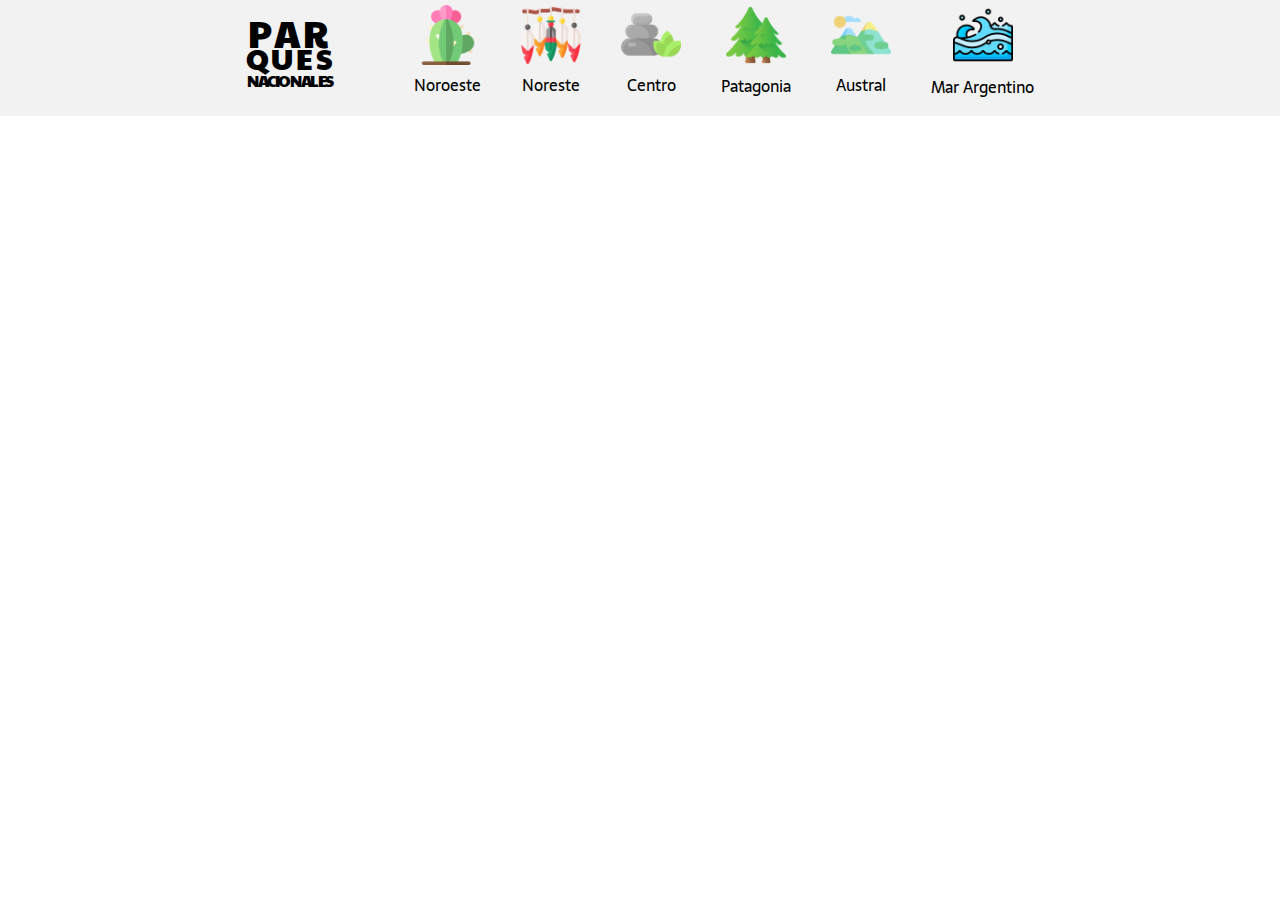
==== pages/austral.html @ e5c2f09b "subiendo el proyecto" ====
<!DOCTYPE html>
<html lang="en">
<head>
    <meta charset="UTF-8">
    <meta name="viewport" content="width=device-width, initial-scale=1.0">
    <title>Austral</title>
    <link rel="stylesheet" href="/css/style.css">
    <link href="https://cdn.jsdelivr.net/npm/bootstrap@5.3.2/dist/css/bootstrap.min.css" rel="stylesheet" integrity="sha384-T3c6CoIi6uLrA9TneNEoa7RxnatzjcDSCmG1MXxSR1GAsXEV/Dwwykc2MPK8M2HN" crossorigin="anonymous">
    <link href="https://fonts.googleapis.com/css2?family=Paytone+One&display=swap" rel="stylesheet">
    <link rel="stylesheet" href="https://fonts.googleapis.com/css2?family=Sarala&display=swap">
    <link rel="stylesheet" href="https://fonts.googleapis.com/css2?family=Palanquin+Dark&display=swap">
    <link rel="stylesheet" href="https://fonts.googleapis.com/css2?family=Quattrocento&display=swap">
</head>
<body>
    <header>
        <nav >
            <ul class="icos">
                <li>
                    <div class="logo-container">
                        <div class="word-container">
                            <span class="first-word">PAR</span>
                            <span class="second-word">QUES</span>
                            <span class="thirdh-word">NACIONALES</span>
                        </div>
                    </div>
                <li>

                    <li>
                        <div>
                        <a href="noroeste.html">
                        <img src="../img/noroeste.png"></img></a>
                        <p>Noroeste</p>
                        </div>
                    </li>
                    <li>
                        <div>
                        <a href="noreste.html">
                        <img src="../img/noreste.png"></img></a>
                        <p>Noreste</p>
                        </div>
                    </li>
                    <li>
                        <div>
                        <a href="centro.html">
                        <img src="../img/centro.png"></img></a>
                        <p>Centro</p>
                        </div>
                    </li>
                    <li>
                        <div>
                        <a href="patagonia.html">
                        <img src="../img/patagonia1.png"></img></a>
                        <p>Patagonia</p>
                        </div>
                    <li>
                    <div>
                    <a href="#">
                    <img src="../img/paustral.png"></img></a>
                    <p>Austral</p>
                    </div>
                </li>
                <li>
                    <div>
                    <a href="mar.html">
                    <img src="../img/marargentino.png"></img></a>
                    <p>Mar Argentino</p>
                    </div>
                </li>
            </ul>

        </nav>
    </header>
    <!-- FALTA FOTO PORTADA -->
</body>
</html>
---- css/style.css ----
*{
    /*margin: 0;*/
    /* padding: 0;*/
    box-sizing: border-box;
}
/*COMIENZA EL HEADER*/

nav {
    position: fixed;
    width: 100%;
    top: 0;
    left: 50%;
    transform: translateX(-50%);
    background-color: #f2f2f2;
    display: flex;
    justify-content:space-around;
    align-items: center ;
    padding-top: 5px;
    z-index: 1000;
}

@media (max-width: 768px) {
    nav {
        position: relative;
        z-index: 0;
    }
}

ul {
    list-style-type: none;
    display: flex;
    flex-wrap: wrap;
    justify-content: center;
    padding: 0px;
    margin: 0 auto;
}


ul li {
    margin: 0 20px;
}

ul li div {
    display: flex;
    flex-direction: column;
    align-items: center;
    text-align: center;
}

ul li div:hover img {
    filter: grayscale(10);
    -webkit-filter: grayscale(10);
}


ul li img {
    width: 60px; 
    height: 60px;
}

ul li p {
    margin-top: 5%;
    font-size: 16px;
    font-family: 'Sarala', sans-serif;
}

.logo-container {
    display: flex;
    justify-content: center;
    align-items: center;
    height: 90%;
}

.word-container {
    display: flex;
    flex-direction: column;
    font-family: 'Paytone One', sans-serif; 
    color: black
    
}

.first-word {
    padding: 0; 
    font-size: 2.3em;
    letter-spacing: 0.1em;
    line-height: 10px;
    margin: 0;
    
}

.second-word {
    font-size: 1.8em;
    letter-spacing: 0.09em;
    padding: 0; 
    margin: 0;
}


.thirdh-word {
    letter-spacing: -0.09em;
    padding: 0; 
    margin: 0;
    line-height: 5px;
}

/*Transicion para el logo*/
.word-container {
    transition: color 0.3s ease;
    -webkit-transition: color 0.3s ease;
    -moz-transition: color 0.3s ease;
    -ms-transition: color 0.3s ease;
    -o-transition: color 0.3s ease;
}

.word-container:hover {
    color: rgb(125, 79, 0);
}


/* ACA TERMINA EL HEADER*/


/*COMIENZA PORTADA*/

.pre-grid-container {
    display: flex;
    justify-content: center;
    align-items: center;
    width: 100%;
    margin: 0 auto;
    position: relative;
}

.centered-content {
    text-align: center;
    position: relative;
}

.centered-content img {
    max-width: 100%;
    display: block;
}

.centered-content h2 {
    font-size: 2em;
    font-family: 'Quattrocento', serif;
    color: #ffffff;
    font-weight: 100;
    position: absolute;
    top: 40%;
    left: 50%;
    transform: translate(-50%, -50%);
    -webkit-transform: translate(-50%, -50%);
    -moz-transform: translate(-50%, -50%);
    -ms-transform: translate(-50%, -50%);
    -o-transform: translate(-50%, -50%);
}


/*COMIENZA EL GRID*/

.contenedor {

    width: 80%;
    background-color: rgb(255, 255, 255);
    margin: 0 auto;
    padding: 2%;
    display: grid;
    grid-gap: 20px;
    grid-template-columns: repeat(3, 1fr) ;
    grid-template-rows: 0.5fr 1fr 1fr;
}


/* COMIENZAN CAROUSEL */


/* Aca esta captions de carousel */

.contenedor_titulo_carousel {

    grid-column: span 3;
    margin: 5px 15px;
}

.contenedor_titulo_carousel h4 {
    font-size: 2em;
    padding: 15px 0;
    font-weight: 600;
    font-family: 'Sarala', sans-serif;
    
    color: #010f1b;
}

.contenedor_titulo_carousel p {

    font-size: 1.2em;
    font-family: 'Sarala', sans-serif;
    color: #010f1b;
}

/* Aca esta la informacion de los carousels */


.carousel {
    width: 90%;
    margin: 0 auto;
    overflow: hidden;
}


.carousel-item img {
    width: 100%;
    height: 100%;
    object-fit: cover;
    border-radius: 10px;
    -webkit-border-radius: 10px;
    -moz-border-radius: 10px;
    -ms-border-radius: 10px;
    -o-border-radius: 10px;
}


#caption {
    background-color: rgba(129, 150, 122, 0.644);
    position: absolute;
    bottom: 0;
    left: 0;
    padding: 15px;
    text-align: left;
    width: 100%;
}

.caption-text {
    color: rgb(230, 230, 230);
    font-size: 18px; 
}
footer {
    background-color: #10ec52;
    color: #9B8273;
    text-align: center;
    padding: 10px;
    position: absolute;
    bottom: 0;
    width: 100%;
       }
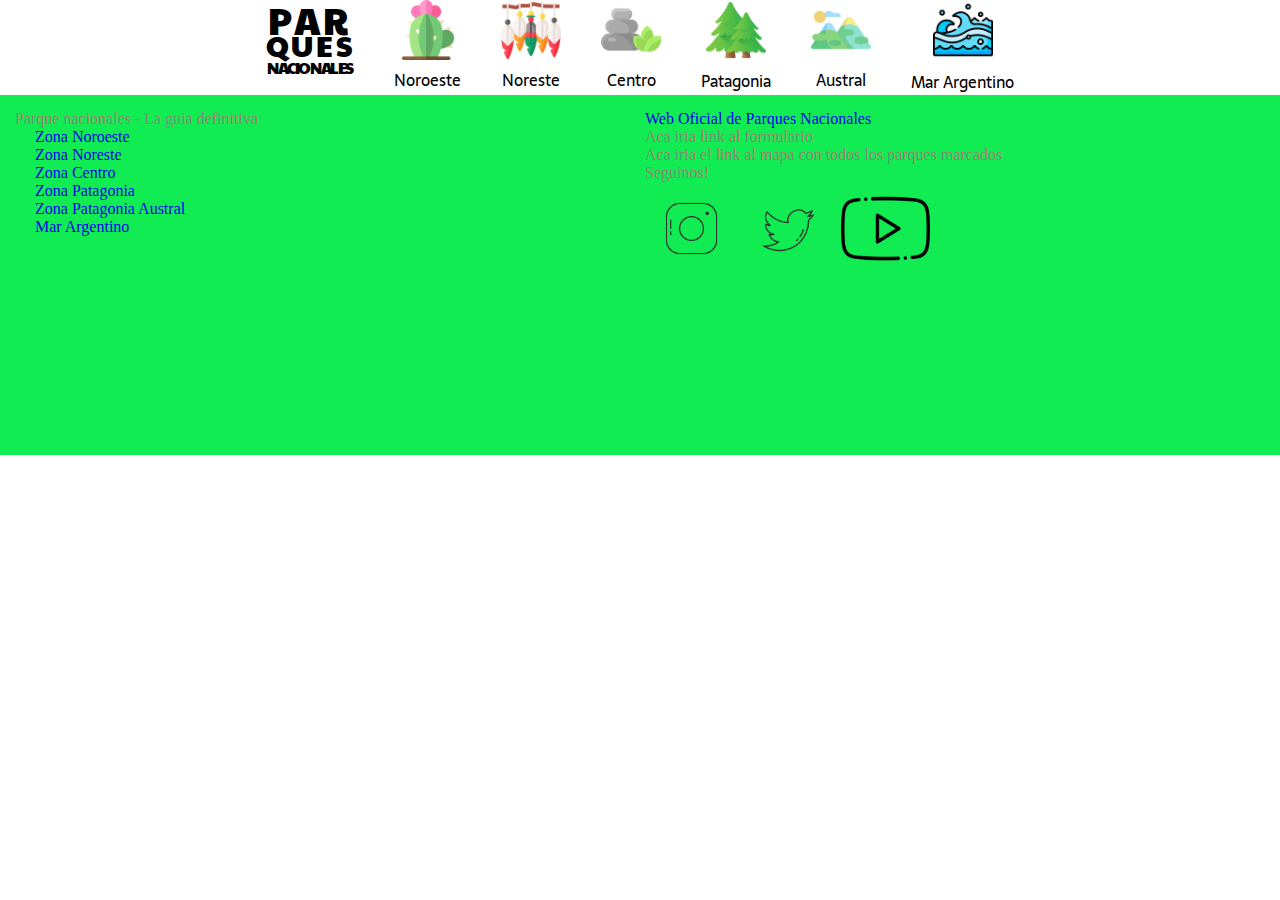
==== commit 6228cefd: "actualizacion de pagina + footer" ====
--- a/pages/austral.html
+++ b/pages/austral.html
@@ -4,72 +4,113 @@
     <meta charset="UTF-8">
     <meta name="viewport" content="width=device-width, initial-scale=1.0">
     <title>Austral</title>
-    <link rel="stylesheet" href="/css/style.css">
     <link href="https://cdn.jsdelivr.net/npm/bootstrap@5.3.2/dist/css/bootstrap.min.css" rel="stylesheet" integrity="sha384-T3c6CoIi6uLrA9TneNEoa7RxnatzjcDSCmG1MXxSR1GAsXEV/Dwwykc2MPK8M2HN" crossorigin="anonymous">
     <link href="https://fonts.googleapis.com/css2?family=Paytone+One&display=swap" rel="stylesheet">
     <link rel="stylesheet" href="https://fonts.googleapis.com/css2?family=Sarala&display=swap">
     <link rel="stylesheet" href="https://fonts.googleapis.com/css2?family=Palanquin+Dark&display=swap">
     <link rel="stylesheet" href="https://fonts.googleapis.com/css2?family=Quattrocento&display=swap">
+    <link rel="stylesheet" href="/css/style.css">
 </head>
 <body>
     <header>
-        <nav >
+        <nav id="nav_header">
             <ul class="icos">
                 <li>
                     <div class="logo-container">
-                        <div class="word-container">
+                        <a class="word-container" href="../index.html"> 
                             <span class="first-word">PAR</span>
                             <span class="second-word">QUES</span>
                             <span class="thirdh-word">NACIONALES</span>
-                        </div>
-                    </div>
-                <li>
-
-                    <li>
-                        <div>
-                        <a href="noroeste.html">
-                        <img src="../img/noroeste.png"></img></a>
-                        <p>Noroeste</p>
-                        </div>
-                    </li>
-                    <li>
-                        <div>
-                        <a href="noreste.html">
-                        <img src="../img/noreste.png"></img></a>
-                        <p>Noreste</p>
-                        </div>
-                    </li>
-                    <li>
-                        <div>
-                        <a href="centro.html">
-                        <img src="../img/centro.png"></img></a>
-                        <p>Centro</p>
-                        </div>
-                    </li>
-                    <li>
-                        <div>
-                        <a href="patagonia.html">
-                        <img src="../img/patagonia1.png"></img></a>
-                        <p>Patagonia</p>
-                        </div>
-                    <li>
-                    <div>
-                    <a href="#">
-                    <img src="../img/paustral.png"></img></a>
-                    <p>Austral</p>
+                        </a>
                     </div>
                 </li>
                 <li>
                     <div>
-                    <a href="mar.html">
+                        <a href="pages/noroeste.html">
+                        <img src="../img/noroeste.png"></img></a>
+                        <p>Noroeste</p>
+                    </div>
+                </li>
+                <li>
+                    <div>
+                        <a href="pages/noreste.html">
+                        <img src="../img/noreste.png"></img></a>
+                        <p>Noreste</p>
+                    </div>
+                </li>
+                <li>
+                    <div>
+                        <a href="pages/centro.html">
+                        <img src="../img/centro.png"></img></a>
+                        <p>Centro</p>
+                    </div>
+                </li>
+                <li>
+                    <div>
+                        <a href="pages/patagonia.html">
+                        <img src="../img/patagonia1.png"></img></a>
+                        <p>Patagonia</p>
+                    </div>
+                <li>
+                    <div>
+                        <a href="pages/austral.html">
+                        <img src="../img/paustral.png"></img></a>
+                        <p>Austral</p>
+                    </div>
+                </li>
+                <li>
+                    <div>
+                    <a href="pages/mar.html">
                     <img src="../img/marargentino.png"></img></a>
                     <p>Mar Argentino</p>
                     </div>
                 </li>
             </ul>
-
         </nav>
     </header>
-    <!-- FALTA FOTO PORTADA -->
+    <footer>
+        <div id="lista">
+            <p>Parque nacionales - La guia definitiva</p>
+            <nav id="nav_footer">
+                <ul>
+                    <li>
+                        <a href="#">Zona Noroeste</a>
+                    </li>
+                    <li>
+                        <a href="#">Zona Noreste</a>
+                    </li>
+                    <li>
+                        <a href="#">Zona Centro</a>
+                    </li>
+                    <li>
+                        <a href="#">Zona Patagonia</a>
+                    </li>
+                    <li>
+                        <a href="#">Zona Patagonia Austral</a>
+                    </li>
+                    <li>
+                        <a href="#">Mar Argentino</a>
+                    </li>
+                </ul>
+            </nav>
+        </div>
+        <div id="redes">
+            <a href="https://www.argentina.gob.ar/parquesnacionales">Web Oficial de Parques Nacionales</a>
+            <p>Aca iria link al formulario </p>
+            <p>Aca iria el link al mapa con todos los parques marcados</p>
+            <p>Seguinos!</p>
+            <div id="link_redes">
+                <a href="https://www.instagram.com/parquesnacionalesar/">
+                    <img src="../img/ig.png" alt="Logo Instagram">
+                </a>
+                <a href="https://twitter.com/ParquesOficial">
+                    <img src="../img/tw.png" alt="Logo Twitter">
+                </a>
+                <a href="https://www.youtube.com/user/parquesnacionalesarg">
+                    <img src="../img/yt.png" alt="Logo YouTubbe">
+                </a>
+            </div>
+        </div>
+    </footer>
 </body>
 </html>--- a/css/style.css
+++ b/css/style.css
@@ -1,12 +1,20 @@
 
-*{
-    /*margin: 0;*/
-    /* padding: 0;*/
+*{   
+    margin: 0;
+    padding: 0;
     box-sizing: border-box;
 }
+body { 
+    height: 100vh;
+    width: 100%;
+}
+a{
+    text-decoration: none;
+}
 /*COMIENZA EL HEADER*/
 
-nav {
+
+#nav_header nav {
     position: fixed;
     width: 100%;
     top: 0;
@@ -76,7 +84,7 @@
     display: flex;
     flex-direction: column;
     font-family: 'Paytone One', sans-serif; 
-    color: black
+    color: black;
     
 }
 
@@ -103,6 +111,7 @@
     margin: 0;
     line-height: 5px;
 }
+*/
 
 /*Transicion para el logo*/
 .word-container {
@@ -142,6 +151,20 @@
     display: block;
 }
 
+.centered-content h1 {
+    font-size: 3em;
+    font-family: 'Quattrocento', serif;
+    color: #ffffff;
+    font-weight: 100px;
+    position: absolute;
+    top: 40%;
+    left: 50%;
+    transform: translate(-50%, -50%);
+    -webkit-transform: translate(-50%, -50%);
+    -moz-transform: translate(-50%, -50%);
+    -ms-transform: translate(-50%, -50%);
+    -o-transform: translate(-50%, -50%);
+}
 .centered-content h2 {
     font-size: 2em;
     font-family: 'Quattrocento', serif;
@@ -156,9 +179,8 @@
     -ms-transform: translate(-50%, -50%);
     -o-transform: translate(-50%, -50%);
 }
-
-
 /*COMIENZA EL GRID*/
+
 
 .contenedor {
 
@@ -237,11 +259,40 @@
     font-size: 18px; 
 }
 footer {
+    position: relative;
     background-color: #10ec52;
     color: #9B8273;
-    text-align: center;
     padding: 10px;
-    position: absolute;
     bottom: 0;
     width: 100%;
-       }+    height: 40%;
+    display: flex;
+    overflow: hidden;
+}
+#lista{
+    width: 50%;
+    text-align: left;
+    padding: 5px;
+
+}
+#nav_footer ul{
+    display: block;
+}
+
+#redes{
+    width: 50%;
+    text-align: left;
+    padding: 5px;
+}
+
+#container_pq img {
+    display: flex;
+}
+#link_redes {
+    height: 30%;
+}
+#link_redes a img {
+    max-width: 90%;
+    max-height: 90%;
+    margin: 2px;
+}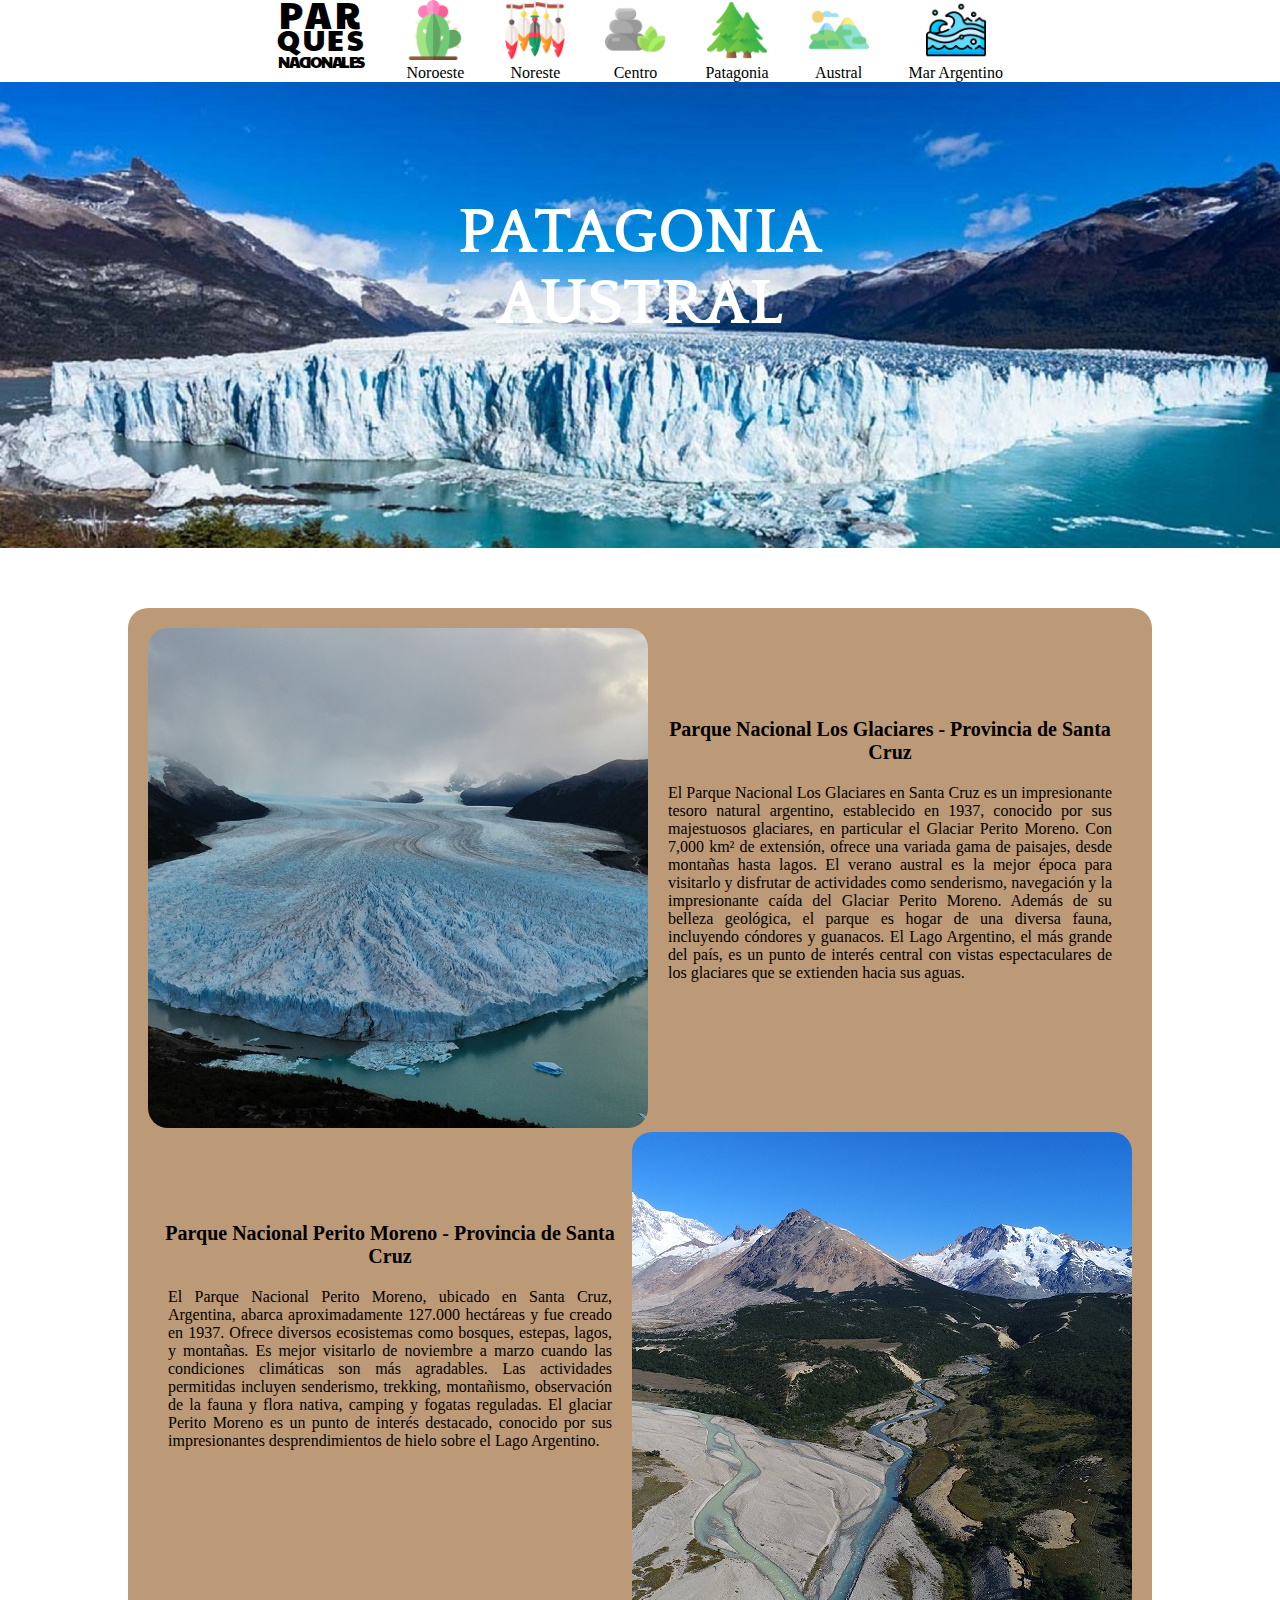
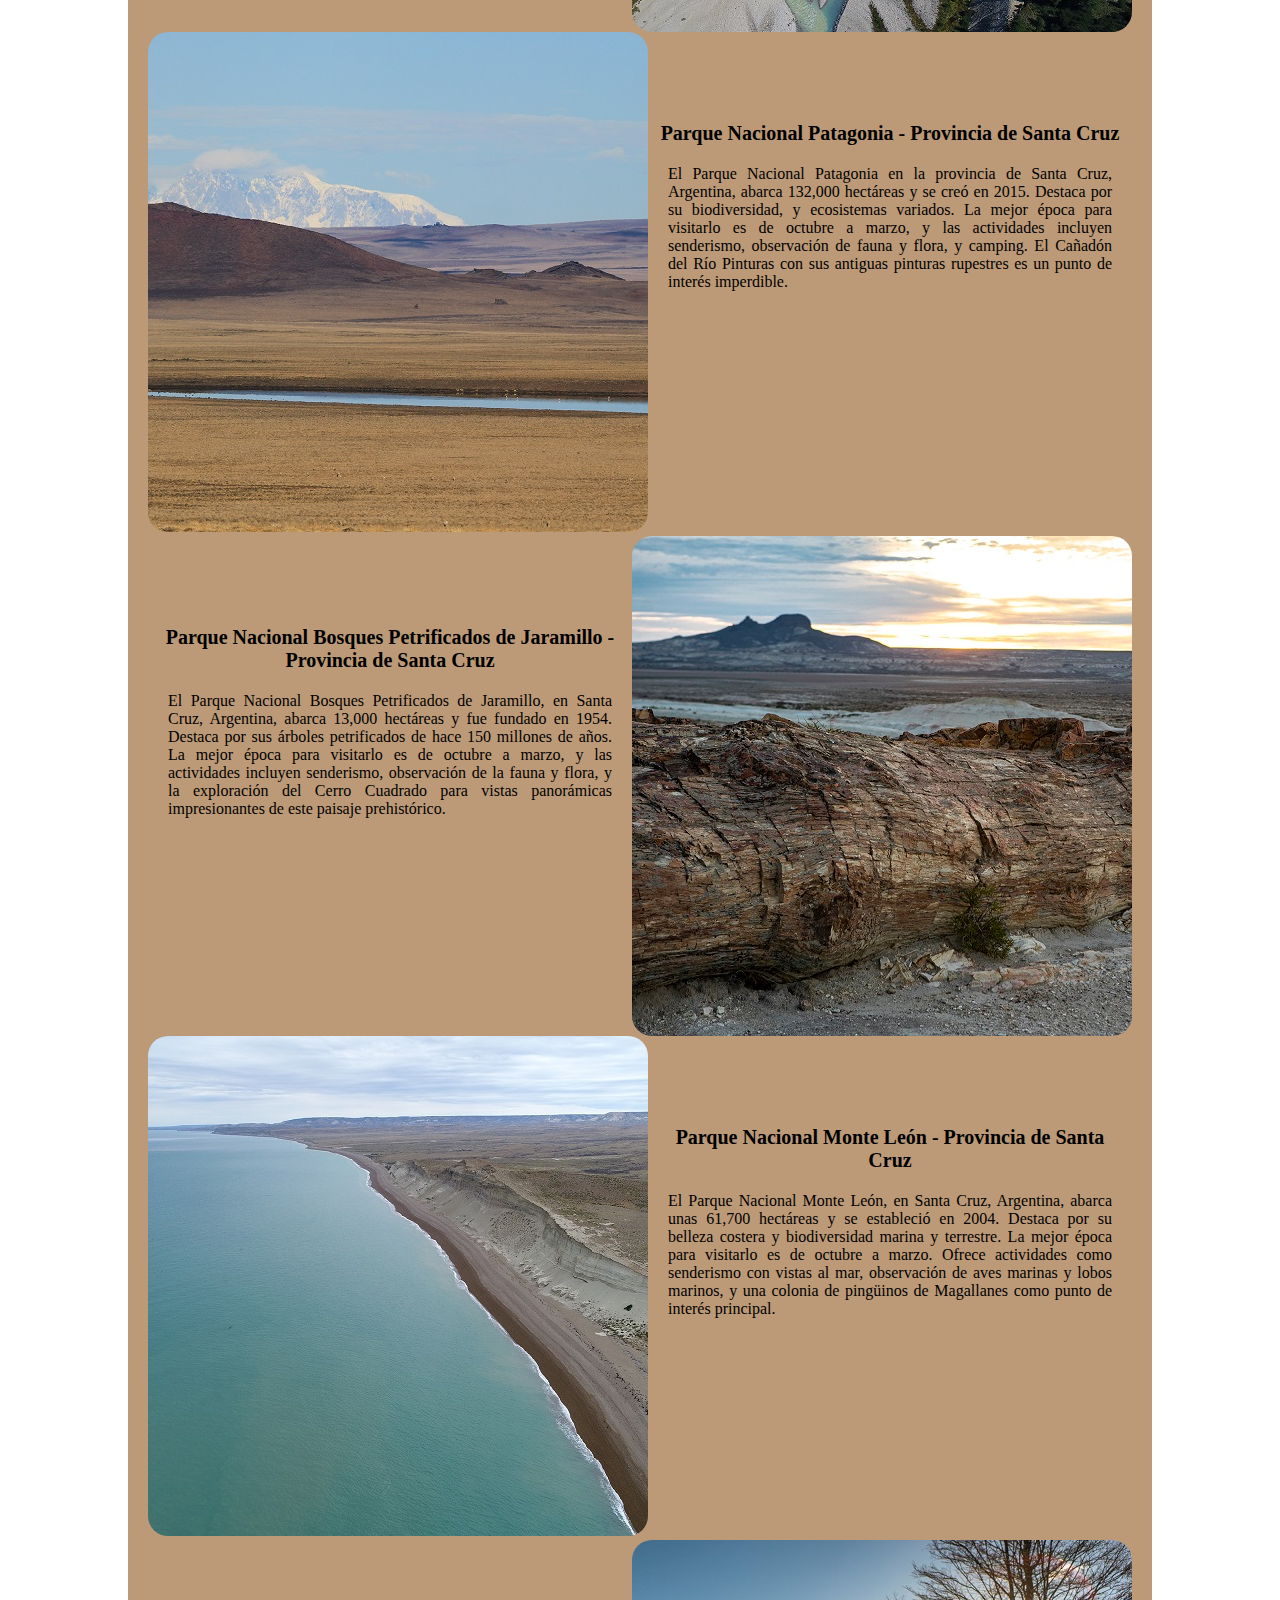
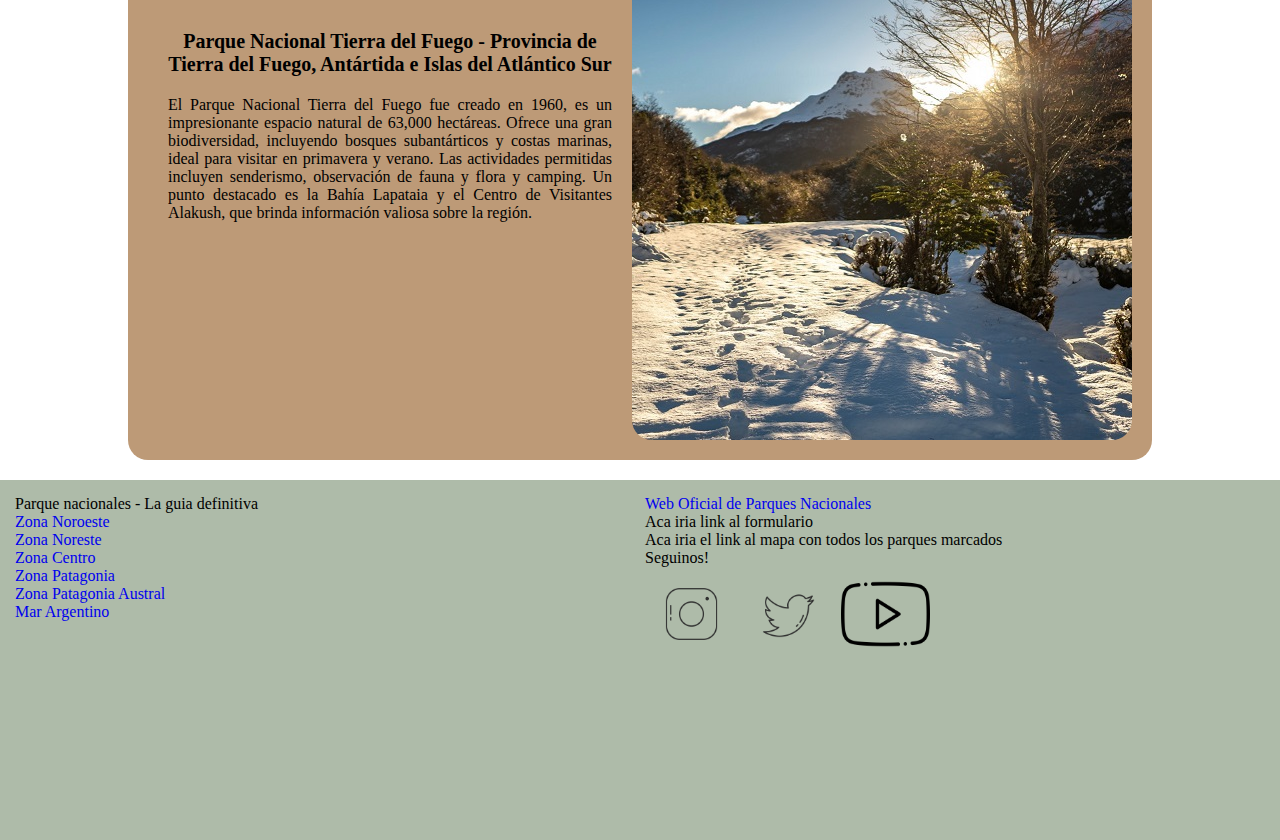
==== commit 1da27d66: "complete contenido + css de paginas zonas" ====
--- a/pages/austral.html
+++ b/pages/austral.html
@@ -9,7 +9,7 @@
     <link rel="stylesheet" href="https://fonts.googleapis.com/css2?family=Sarala&display=swap">
     <link rel="stylesheet" href="https://fonts.googleapis.com/css2?family=Palanquin+Dark&display=swap">
     <link rel="stylesheet" href="https://fonts.googleapis.com/css2?family=Quattrocento&display=swap">
-    <link rel="stylesheet" href="/css/style.css">
+    <link rel="stylesheet" href="../css/style.css">
 </head>
 <body>
     <header>
@@ -26,41 +26,41 @@
                 </li>
                 <li>
                     <div>
-                        <a href="pages/noroeste.html">
+                        <a href="noroeste.html">
                         <img src="../img/noroeste.png"></img></a>
                         <p>Noroeste</p>
                     </div>
                 </li>
                 <li>
                     <div>
-                        <a href="pages/noreste.html">
+                        <a href="noreste.html">
                         <img src="../img/noreste.png"></img></a>
                         <p>Noreste</p>
                     </div>
                 </li>
                 <li>
                     <div>
-                        <a href="pages/centro.html">
+                        <a href="centro.html">
                         <img src="../img/centro.png"></img></a>
                         <p>Centro</p>
                     </div>
                 </li>
                 <li>
                     <div>
-                        <a href="pages/patagonia.html">
+                        <a href="patagonia.html">
                         <img src="../img/patagonia1.png"></img></a>
                         <p>Patagonia</p>
                     </div>
                 <li>
                     <div>
-                        <a href="pages/austral.html">
+                        <a href="austral.html">
                         <img src="../img/paustral.png"></img></a>
                         <p>Austral</p>
                     </div>
                 </li>
                 <li>
                     <div>
-                    <a href="pages/mar.html">
+                    <a href="mar.html">
                     <img src="../img/marargentino.png"></img></a>
                     <p>Mar Argentino</p>
                     </div>
@@ -68,6 +68,58 @@
             </ul>
         </nav>
     </header>
+    <div class="pre-grid-container">
+        <div class="centered-content">
+            <img src="../img/portada_austral.jpg" alt="Paisaje de la Patagonia Austral Argentina">
+            <h1>PATAGONIA AUSTRAL</h1>
+        </div>
+    </div>
+    <div id="container_pq">
+        <div id="margen_container">
+            <div class="parquea">
+                    <img src="../img/foto_pq/austral1.jpg" alt="Parque Nacional Los Glaciares">
+                    <div class="texto">
+                        <h5>Parque Nacional Los Glaciares - Provincia de Santa Cruz</h5>
+                        <p>El Parque Nacional Los Glaciares en Santa Cruz es un impresionante tesoro natural argentino, establecido en 1937, conocido por sus majestuosos glaciares, en particular el Glaciar Perito Moreno. Con 7,000 km² de extensión, ofrece una variada gama de paisajes, desde montañas hasta lagos. El verano austral es la mejor época para visitarlo y disfrutar de actividades como senderismo, navegación y la impresionante caída del Glaciar Perito Moreno. Además de su belleza geológica, el parque es hogar de una diversa fauna, incluyendo cóndores y guanacos. El Lago Argentino, el más grande del país, es un punto de interés central con vistas espectaculares de los glaciares que se extienden hacia sus aguas.</p>
+                    </div>
+            </div>
+            <div class="parqueb">
+                    <img src="../img/foto_pq/austral2.jpg" alt="Parque Nacional Perito Moreno">
+                    <div class="texto">
+                        <h5>Parque Nacional Perito Moreno - Provincia de Santa Cruz</h5>
+                        <p>El Parque Nacional Perito Moreno, ubicado en Santa Cruz, Argentina, abarca aproximadamente 127.000 hectáreas y fue creado en 1937. Ofrece diversos ecosistemas como bosques, estepas, lagos, y montañas. Es mejor visitarlo de noviembre a marzo cuando las condiciones climáticas son más agradables. Las actividades permitidas incluyen senderismo, trekking, montañismo, observación de la fauna y flora nativa, camping y fogatas reguladas. El glaciar Perito Moreno es un punto de interés destacado, conocido por sus impresionantes desprendimientos de hielo sobre el Lago Argentino.</p>
+                    </div>
+            </div>
+            <div class="parquea">
+                    <img src="../img/foto_pq/austral3.jpg" alt="Parque Nacional Patagonia">
+                    <div class="texto">
+                        <h5>Parque Nacional Patagonia - Provincia de Santa Cruz</h5>
+                        <p>El Parque Nacional Patagonia en la provincia de Santa Cruz, Argentina, abarca 132,000 hectáreas y se creó en 2015. Destaca por su biodiversidad, y ecosistemas variados. La mejor época para visitarlo es de octubre a marzo, y las actividades incluyen senderismo, observación de fauna y flora, y camping. El Cañadón del Río Pinturas con sus antiguas pinturas rupestres es un punto de interés imperdible.</p>
+                    </div>
+            </div>
+            <div class="parqueb">
+                    <img src="../img/foto_pq/austral4.jpg" alt="Parque Nacional Bosques Petrificados de Jaramillo">
+                        <div class="texto">
+                        <h5>Parque Nacional Bosques Petrificados de Jaramillo - Provincia de Santa Cruz</h5>
+                    <p>El Parque Nacional Bosques Petrificados de Jaramillo, en Santa Cruz, Argentina, abarca 13,000 hectáreas y fue fundado en 1954. Destaca por sus árboles petrificados de hace 150 millones de años. La mejor época para visitarlo es de octubre a marzo, y las actividades incluyen senderismo, observación de la fauna y flora, y la exploración del Cerro Cuadrado para vistas panorámicas impresionantes de este paisaje prehistórico.</p>
+                    </div>
+            </div>
+            <div class="parquea">
+                    <img src="../img/foto_pq/austral5.jpg" alt="Parque Nacional Monte León">
+                    <div class="texto">
+                        <h5>Parque Nacional Monte León - Provincia de Santa Cruz</h5>
+                        <p>El Parque Nacional Monte León, en Santa Cruz, Argentina, abarca unas 61,700 hectáreas y se estableció en 2004. Destaca por su belleza costera y biodiversidad marina y terrestre. La mejor época para visitarlo es de octubre a marzo. Ofrece actividades como senderismo con vistas al mar, observación de aves marinas y lobos marinos, y una colonia de pingüinos de Magallanes como punto de interés principal.</p>
+                    </div>
+            </div>
+            <div class="parqueb">
+                    <img src="../img/foto_pq/austral6.jpg" alt="Parque Nacional Copo">
+                    <div class="texto">
+                        <h5>Parque Nacional Tierra del Fuego - Provincia de Tierra del Fuego, Antártida e Islas del Atlántico Sur</h5>
+                        <p>El Parque Nacional Tierra del Fuego fue creado en 1960, es un impresionante espacio natural de 63,000 hectáreas. Ofrece una gran biodiversidad, incluyendo bosques subantárticos y costas marinas, ideal para visitar en primavera y verano. Las actividades permitidas incluyen senderismo, observación de fauna y flora y camping. Un punto destacado es la Bahía Lapataia y el Centro de Visitantes Alakush, que brinda información valiosa sobre la región.</p>
+                    </div>
+            </div>
+        </div>
+    </div>
     <footer>
         <div id="lista">
             <p>Parque nacionales - La guia definitiva</p>
--- a/css/style.css
+++ b/css/style.css
@@ -37,6 +37,12 @@
 
 ul {
     list-style-type: none;
+    padding: 0px;
+    margin: 0 auto;
+}
+
+#nav_header ul{
+    list-style-type: none;
     display: flex;
     flex-wrap: wrap;
     justify-content: center;
@@ -45,18 +51,19 @@
 }
 
 
-ul li {
+#nav_header ul li {
     margin: 0 20px;
-}
-
-ul li div {
+    cursor: pointer;
+}
+
+#nav_header ul li div {
     display: flex;
     flex-direction: column;
     align-items: center;
     text-align: center;
 }
 
-ul li div:hover img {
+#nav_header ul li div:hover img {
     filter: grayscale(10);
     -webkit-filter: grayscale(10);
 }
@@ -67,10 +74,15 @@
     height: 60px;
 }
 
-ul li p {
+.nav-text {
     margin-top: 5%;
     font-size: 16px;
     font-family: 'Sarala', sans-serif;
+    color: #000;
+}
+
+.nav-text:hover {
+    color: rgb(128, 128, 128);
 }
 
 .logo-container {
@@ -111,7 +123,6 @@
     margin: 0;
     line-height: 5px;
 }
-*/
 
 /*Transicion para el logo*/
 .word-container {
@@ -152,7 +163,7 @@
 }
 
 .centered-content h1 {
-    font-size: 3em;
+    font-size: 4em;
     font-family: 'Quattrocento', serif;
     color: #ffffff;
     font-weight: 100px;
@@ -224,13 +235,11 @@
 
 /* Aca esta la informacion de los carousels */
 
-
 .carousel {
     width: 90%;
     margin: 0 auto;
     overflow: hidden;
 }
-
 
 .carousel-item img {
     width: 100%;
@@ -242,8 +251,6 @@
     -ms-border-radius: 10px;
     -o-border-radius: 10px;
 }
-
-
 #caption {
     background-color: rgba(129, 150, 122, 0.644);
     position: absolute;
@@ -258,10 +265,61 @@
     color: rgb(230, 230, 230);
     font-size: 18px; 
 }
+
+/*COMIENZO INFO PARQUES*/
+  #container_pq {
+    width: 100%;
+    height: auto;
+    display: flex;
+    flex-direction: column;
+    align-items: center;
+    justify-content: center;
+    margin: 60px 0 20px 0;
+  }
+#container_pq div{
+
+}
+#margen_container {
+    width: 80%;
+    padding: 20px;
+    background-color: #bd9a77;
+    border-radius:20px;
+    -webkit-border-radius:20px;
+    -moz-border-radius:20px;
+    -ms-border-radius:20px;
+    -o-border-radius:20px;
+}
+.parquea{
+    display: inline-flex;
+}
+.parqueb{
+    display: inline-flex;
+    flex-direction: row-reverse;
+}
+#container_pq div img{
+    width: 80%;
+    border-radius:20px;
+    -webkit-border-radius:20px;
+    -moz-border-radius:20px;
+    -ms-border-radius:20px;
+    -o-border-radius:20px;
+}
+.texto p{
+    padding: 20px 20px;
+    text-align: justify;
+}
+.texto h5 {
+    padding: 90px 10px 0 10px;
+    text-align: center;
+    font-size: 20px;
+    font-weight: bold;
+}
+
+/* FOOTER */
+
 footer {
     position: relative;
-    background-color: #10ec52;
-    color: #9B8273;
+    background-color: rgba(129, 150, 122, 0.644);
     padding: 10px;
     bottom: 0;
     width: 100%;
@@ -273,6 +331,10 @@
     width: 50%;
     text-align: left;
     padding: 5px;
+    display: flex;
+    flex-direction: column;
+    grid-area: lista;
+
 
 }
 #nav_footer ul{
@@ -283,6 +345,7 @@
     width: 50%;
     text-align: left;
     padding: 5px;
+    grid-area: redes;
 }
 
 #container_pq img {
@@ -295,4 +358,42 @@
     max-width: 90%;
     max-height: 90%;
     margin: 2px;
+}
+
+.footer-container{
+    width: 100%;
+    margin: 0 auto;
+    padding: 2%;
+    display: flex;
+    flex-direction: column;
+}
+
+.footer-nav{
+
+}
+
+.footer-parque{
+    grid-area: parque;
+}
+
+.contain {
+    display: flex;
+}
+
+footer ul li {
+    margin: 0;
+    padding: 0;
+}
+
+footer ul li a {
+    /* color: #000; */
+}
+
+footer ul li a:hover{
+    /* color: rgb(128, 128, 128); */
+}
+
+footer p{
+    /* color: #000; */
+    margin: 0;
 }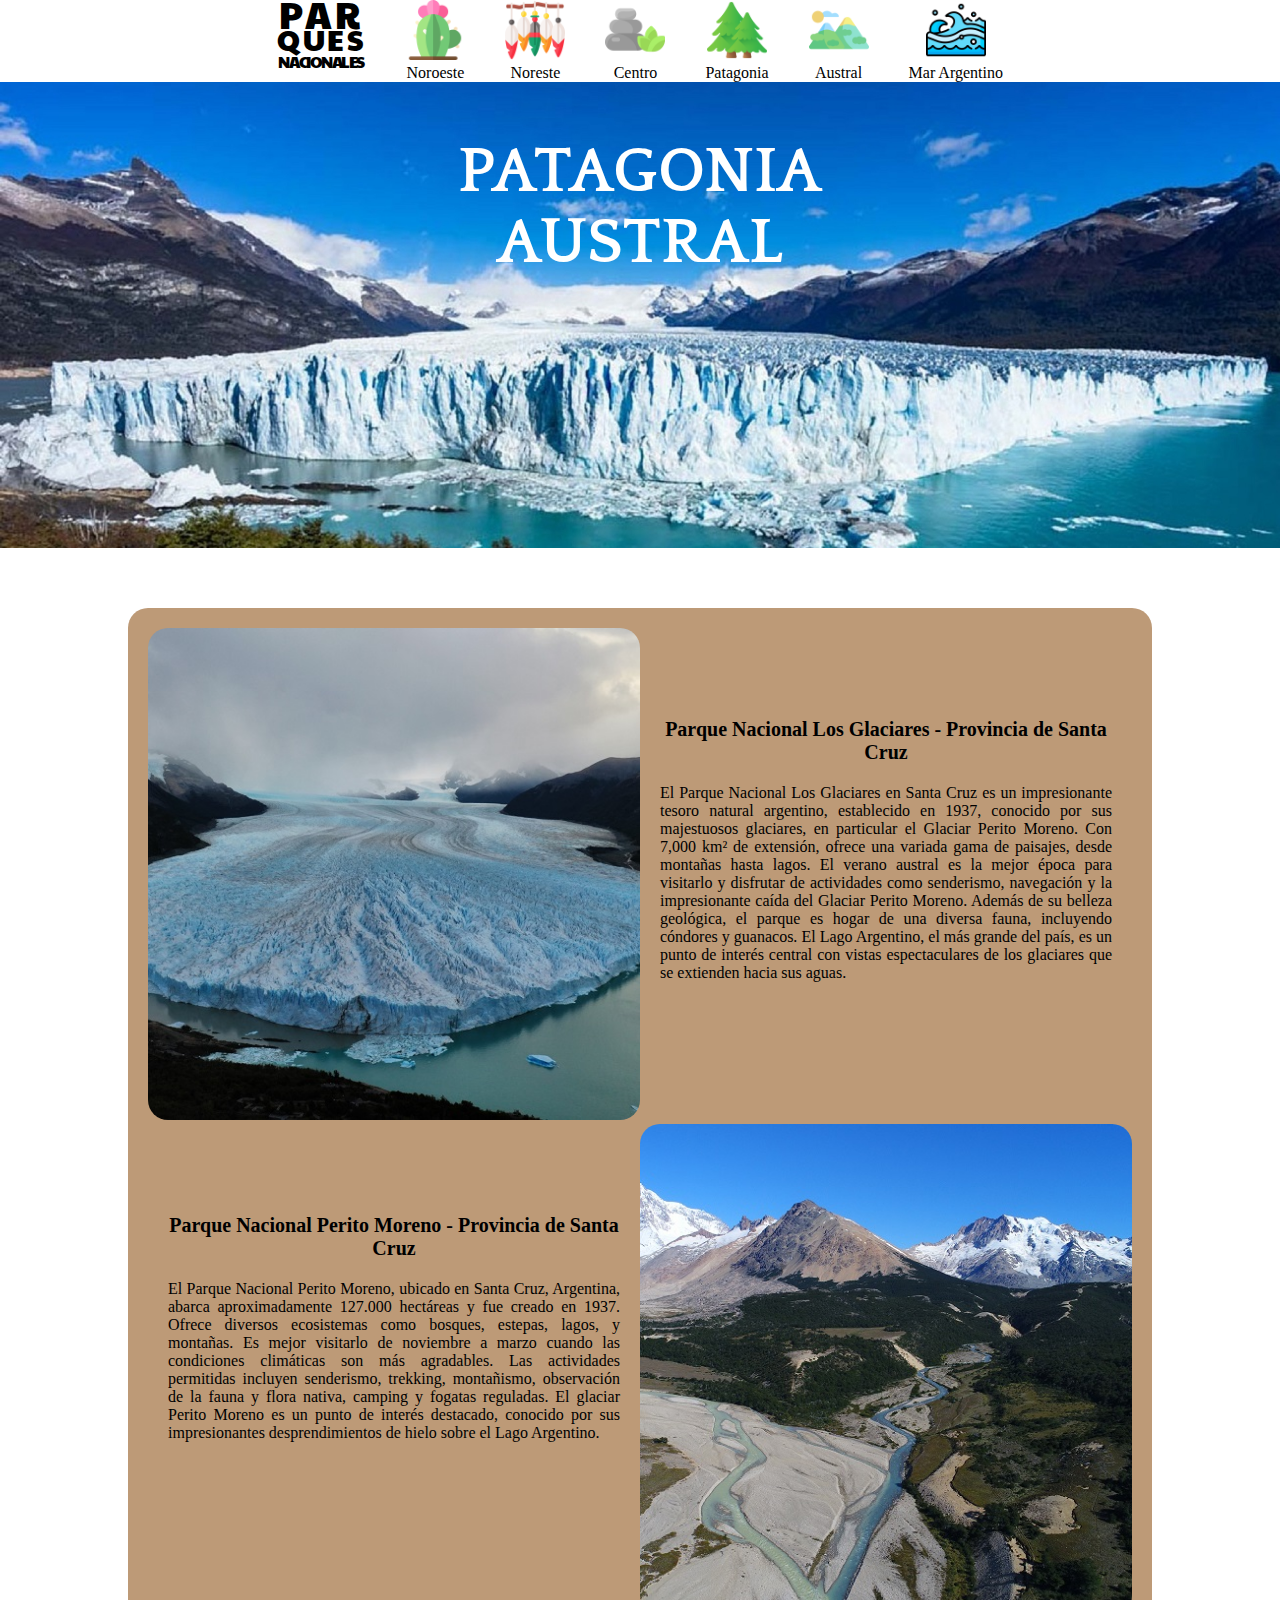
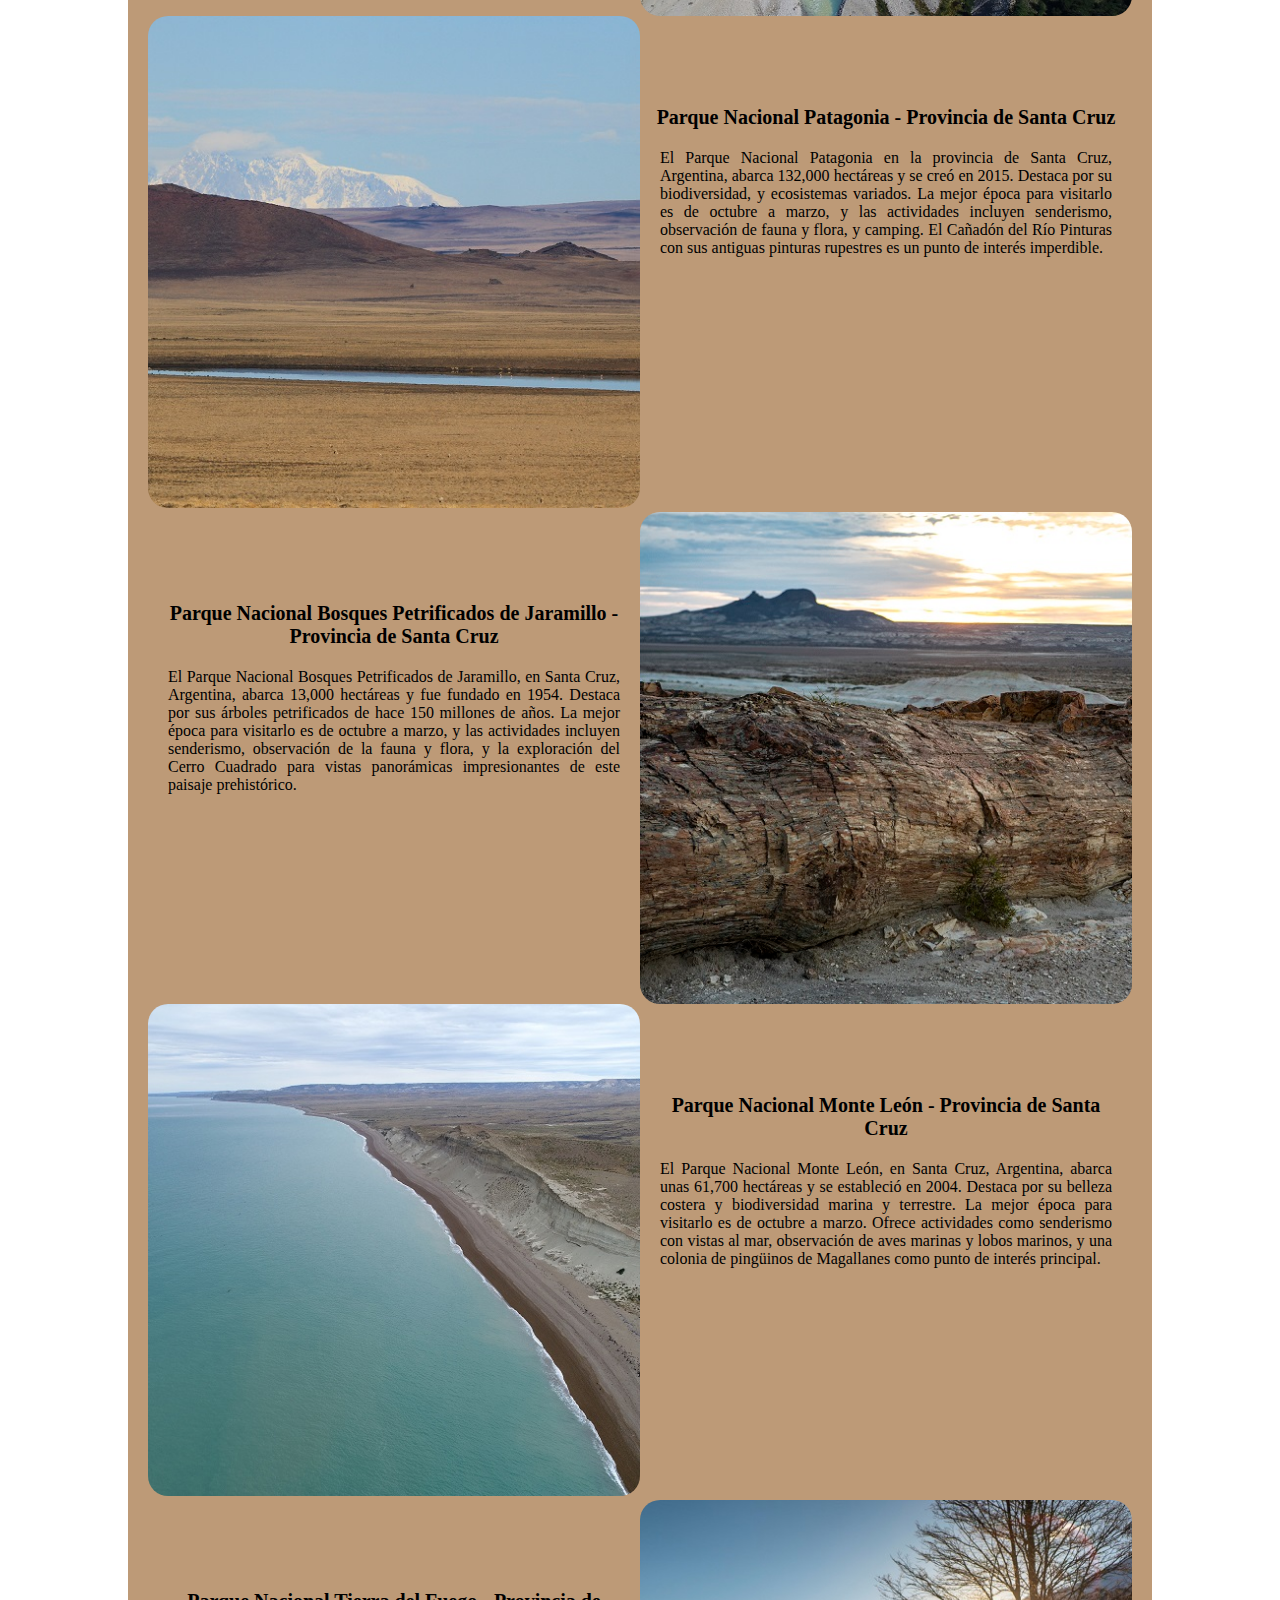
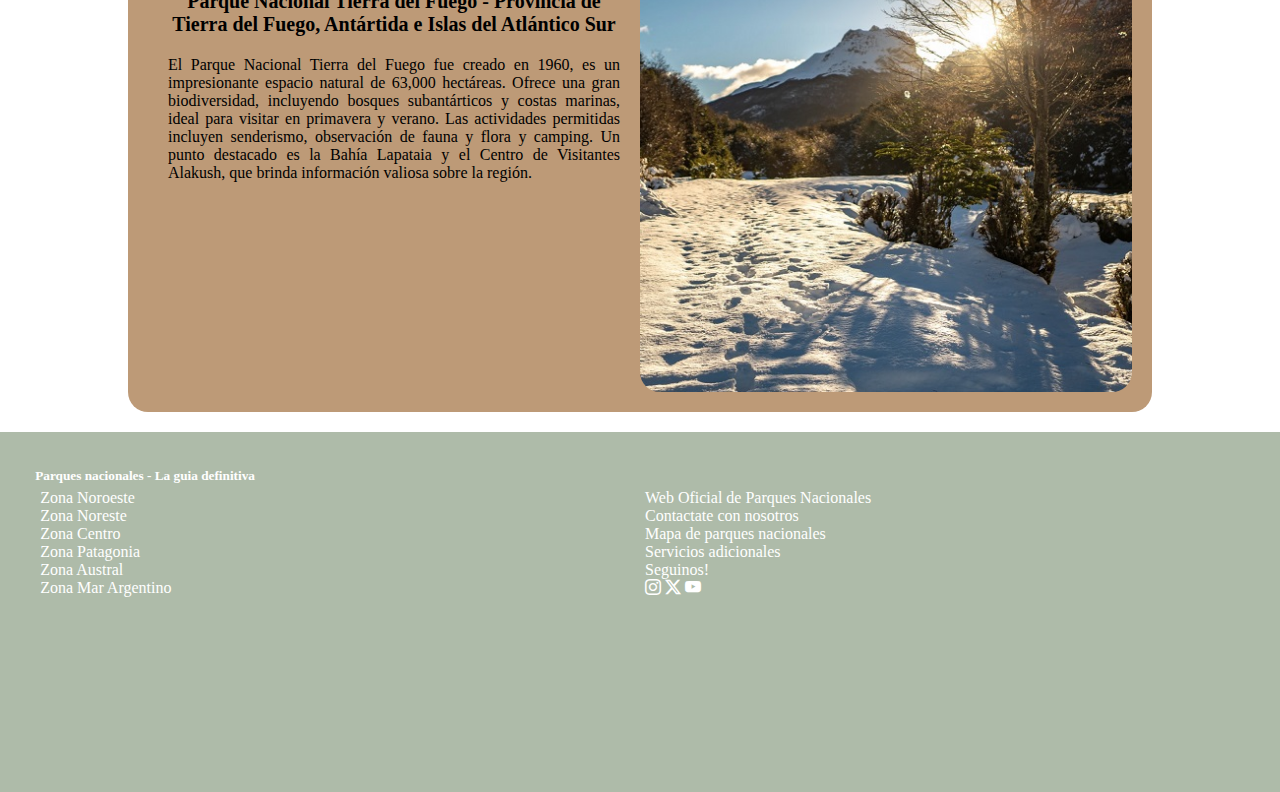
==== commit c1357cec: "correccion footer zonas + titulos portadas zonas" ====
--- a/pages/austral.html
+++ b/pages/austral.html
@@ -9,6 +9,7 @@
     <link rel="stylesheet" href="https://fonts.googleapis.com/css2?family=Sarala&display=swap">
     <link rel="stylesheet" href="https://fonts.googleapis.com/css2?family=Palanquin+Dark&display=swap">
     <link rel="stylesheet" href="https://fonts.googleapis.com/css2?family=Quattrocento&display=swap">
+    <link rel="stylesheet" href="https://cdn.jsdelivr.net/npm/bootstrap-icons@1.11.1/font/bootstrap-icons.css">
     <link rel="stylesheet" href="../css/style.css">
 </head>
 <body>
@@ -71,7 +72,7 @@
     <div class="pre-grid-container">
         <div class="centered-content">
             <img src="../img/portada_austral.jpg" alt="Paisaje de la Patagonia Austral Argentina">
-            <h1>PATAGONIA AUSTRAL</h1>
+            <h1 class="haustral">PATAGONIA AUSTRAL</h1>
         </div>
     </div>
     <div id="container_pq">
@@ -121,48 +122,72 @@
         </div>
     </div>
     <footer>
-        <div id="lista">
-            <p>Parque nacionales - La guia definitiva</p>
-            <nav id="nav_footer">
-                <ul>
-                    <li>
-                        <a href="#">Zona Noroeste</a>
-                    </li>
-                    <li>
-                        <a href="#">Zona Noreste</a>
-                    </li>
-                    <li>
-                        <a href="#">Zona Centro</a>
-                    </li>
-                    <li>
-                        <a href="#">Zona Patagonia</a>
-                    </li>
-                    <li>
-                        <a href="#">Zona Patagonia Austral</a>
-                    </li>
-                    <li>
-                        <a href="#">Mar Argentino</a>
-                    </li>
-                </ul>
-            </nav>
-        </div>
-        <div id="redes">
-            <a href="https://www.argentina.gob.ar/parquesnacionales">Web Oficial de Parques Nacionales</a>
-            <p>Aca iria link al formulario </p>
-            <p>Aca iria el link al mapa con todos los parques marcados</p>
-            <p>Seguinos!</p>
-            <div id="link_redes">
-                <a href="https://www.instagram.com/parquesnacionalesar/">
-                    <img src="../img/ig.png" alt="Logo Instagram">
-                </a>
-                <a href="https://twitter.com/ParquesOficial">
-                    <img src="../img/tw.png" alt="Logo Twitter">
-                </a>
-                <a href="https://www.youtube.com/user/parquesnacionalesarg">
-                    <img src="../img/yt.png" alt="Logo YouTubbe">
-                </a>
+        <div class="footer-container">
+    
+            <div class="footer-parque"><h5>Parques nacionales - La guia definitiva</h5></div>
+    <div class="contain">
+            <div id="lista">
+                <nav class="footer-nav">
+                    <ul>
+                        <li>
+                            <a href="noroeste.html">Zona Noroeste</a>
+                        </li>
+    
+                        <li>
+                            <a href="noreste.html">Zona Noreste</a>
+                        </li>
+    
+                        <li>
+                            <a href="centro.html">Zona Centro</a>
+                        </li>
+    
+                        <li>
+                            <a href="patagonia.html">Zona Patagonia</a>
+                        </li>
+    
+                        <li>
+                            <a href="#">Zona Austral</a>
+                        </li>
+    
+                        <li>
+                            <a href="mar.html">Zona Mar Argentino</a>
+                        </li>
+                    </ul>
+                </nav>
+            </div>
+            <div id="redes">
+                <div>
+                    <nav class="footer-nav">
+                        <ul>
+                            <li>
+                                <a href="https://www.argentina.gob.ar/parquesnacionales">Web Oficial de Parques Nacionales</a>
+                            </li>
+        
+                            <li>
+                                <a href="#">Contactate con nosotros</a>
+                            </li>
+    
+                            <li>
+                                <a href="#">Mapa de parques nacionales</a>
+                            </li>
+    
+                            <li>
+                                <a href="#">Servicios adicionales</a>
+                            </li>
+                        </ul>    
+                    </nav>
+                </div>
+                <div>
+                <p>Seguinos!</p>
+                    <a href="https://www.instagram.com/parquesnacionalesar/"><i class="bi bi-instagram"></i></a>
+    
+                    <a href="https://www.instagram.com/parquesnacionalesar/"><i class="bi bi-twitter-x"></i></a>
+    
+                    <a href="https://www.instagram.com/parquesnacionalesar/"><i class="bi bi-youtube"></i></a>            
+                </div>
             </div>
         </div>
+    </div>
     </footer>
 </body>
 </html>--- a/css/style.css
+++ b/css/style.css
@@ -190,6 +190,15 @@
     -ms-transform: translate(-50%, -50%);
     -o-transform: translate(-50%, -50%);
 }
+.centered-content .hpata{
+    top: 65%;
+}
+.centered-content .haustral{
+    top: 27%;
+}
+.centered-content .hmar{
+    top: 55%;
+}
 /*COMIENZA EL GRID*/
 
 
@@ -276,9 +285,6 @@
     justify-content: center;
     margin: 60px 0 20px 0;
   }
-#container_pq div{
-
-}
 #margen_container {
     width: 80%;
     padding: 20px;
@@ -297,7 +303,7 @@
     flex-direction: row-reverse;
 }
 #container_pq div img{
-    width: 80%;
+    width: 50%;
     border-radius:20px;
     -webkit-border-radius:20px;
     -moz-border-radius:20px;
@@ -314,6 +320,7 @@
     font-size: 20px;
     font-weight: bold;
 }
+ /*FIN INFO PARQUES*/
 
 /* FOOTER */
 
@@ -334,8 +341,6 @@
     display: flex;
     flex-direction: column;
     grid-area: lista;
-
-
 }
 #nav_footer ul{
     display: block;
@@ -347,10 +352,6 @@
     padding: 5px;
     grid-area: redes;
 }
-
-#container_pq img {
-    display: flex;
-}
 #link_redes {
     height: 30%;
 }
@@ -359,7 +360,6 @@
     max-height: 90%;
     margin: 2px;
 }
-
 .footer-container{
     width: 100%;
     margin: 0 auto;
@@ -375,6 +375,15 @@
 .footer-parque{
     grid-area: parque;
 }
+.footer-parque h5{
+    color: #ffffff;
+}
+#redes p{
+    color: #ffffff;
+}
+#redes a {
+    color: #ffffff;
+}
 
 .contain {
     display: flex;
@@ -386,11 +395,11 @@
 }
 
 footer ul li a {
-    /* color: #000; */
+    color: #ffffff;
 }
 
 footer ul li a:hover{
-    /* color: rgb(128, 128, 128); */
+    color: rgb(128, 128, 128);
 }
 
 footer p{
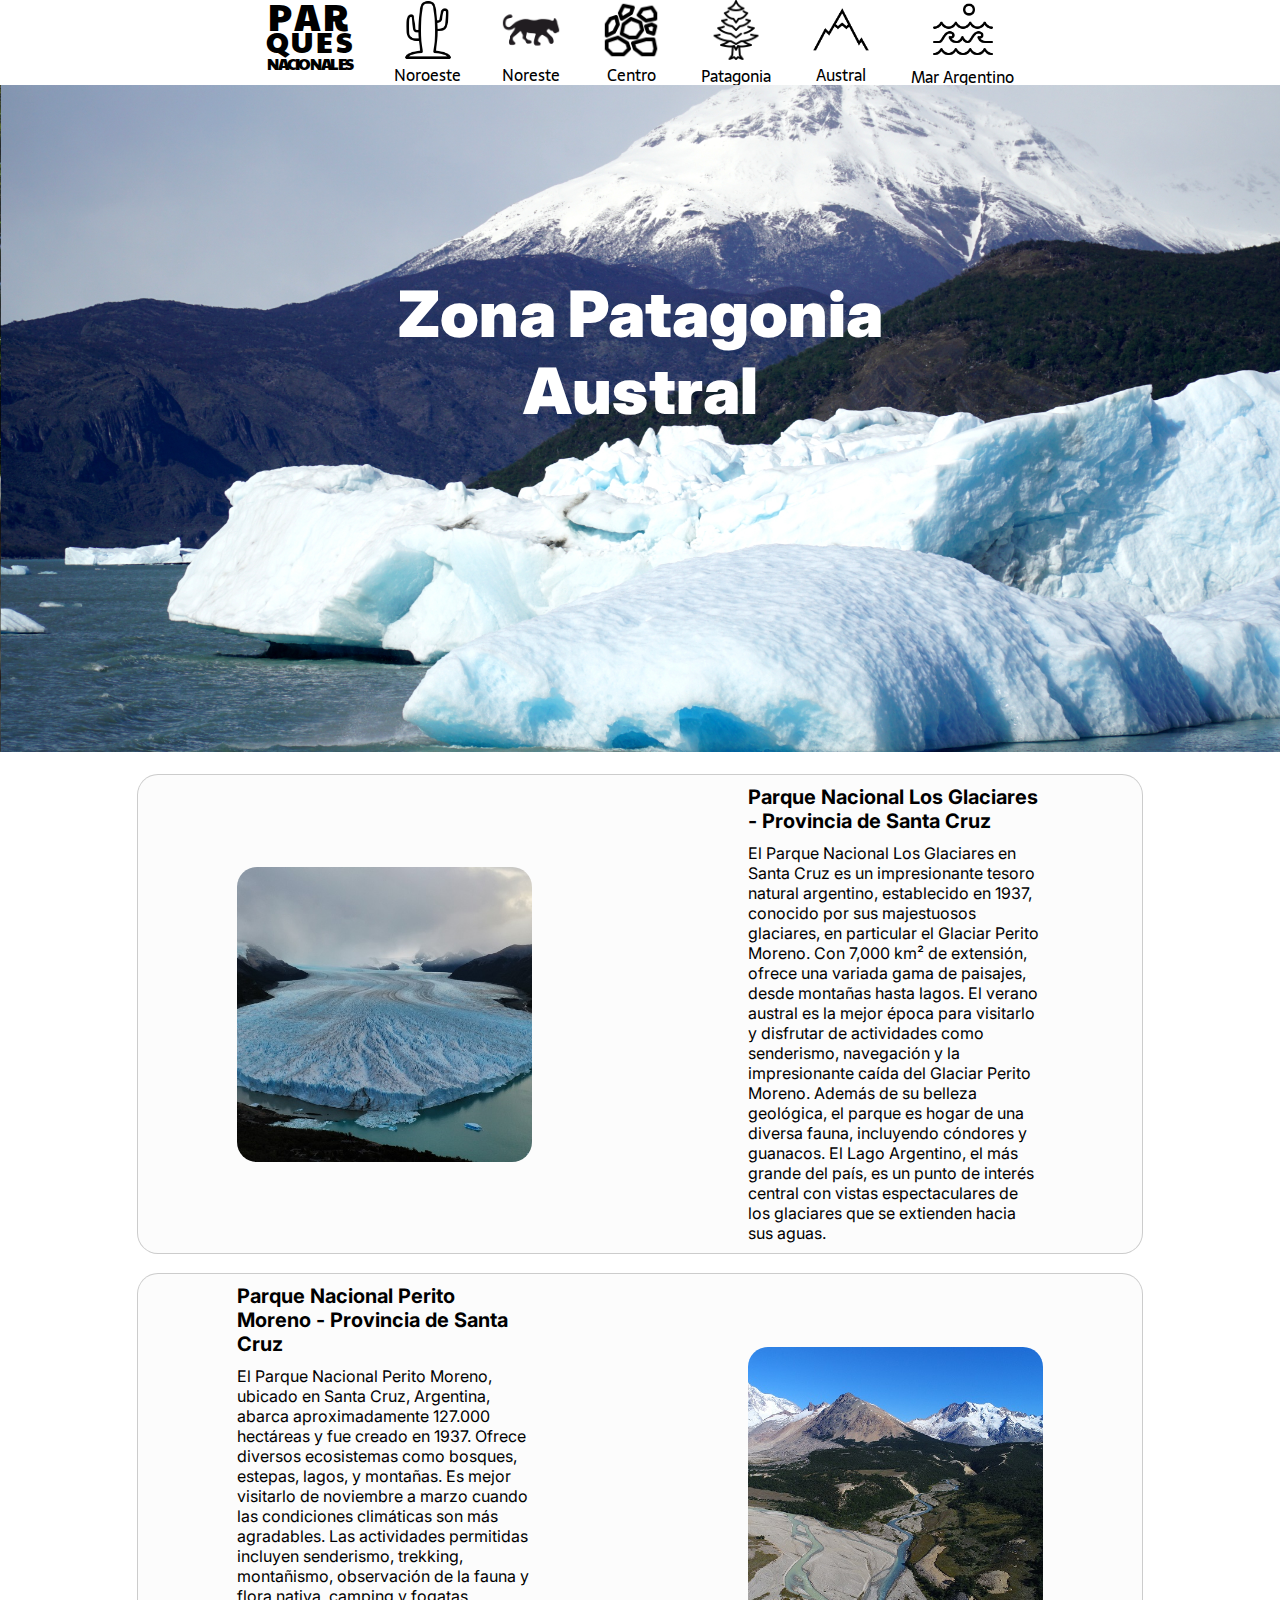
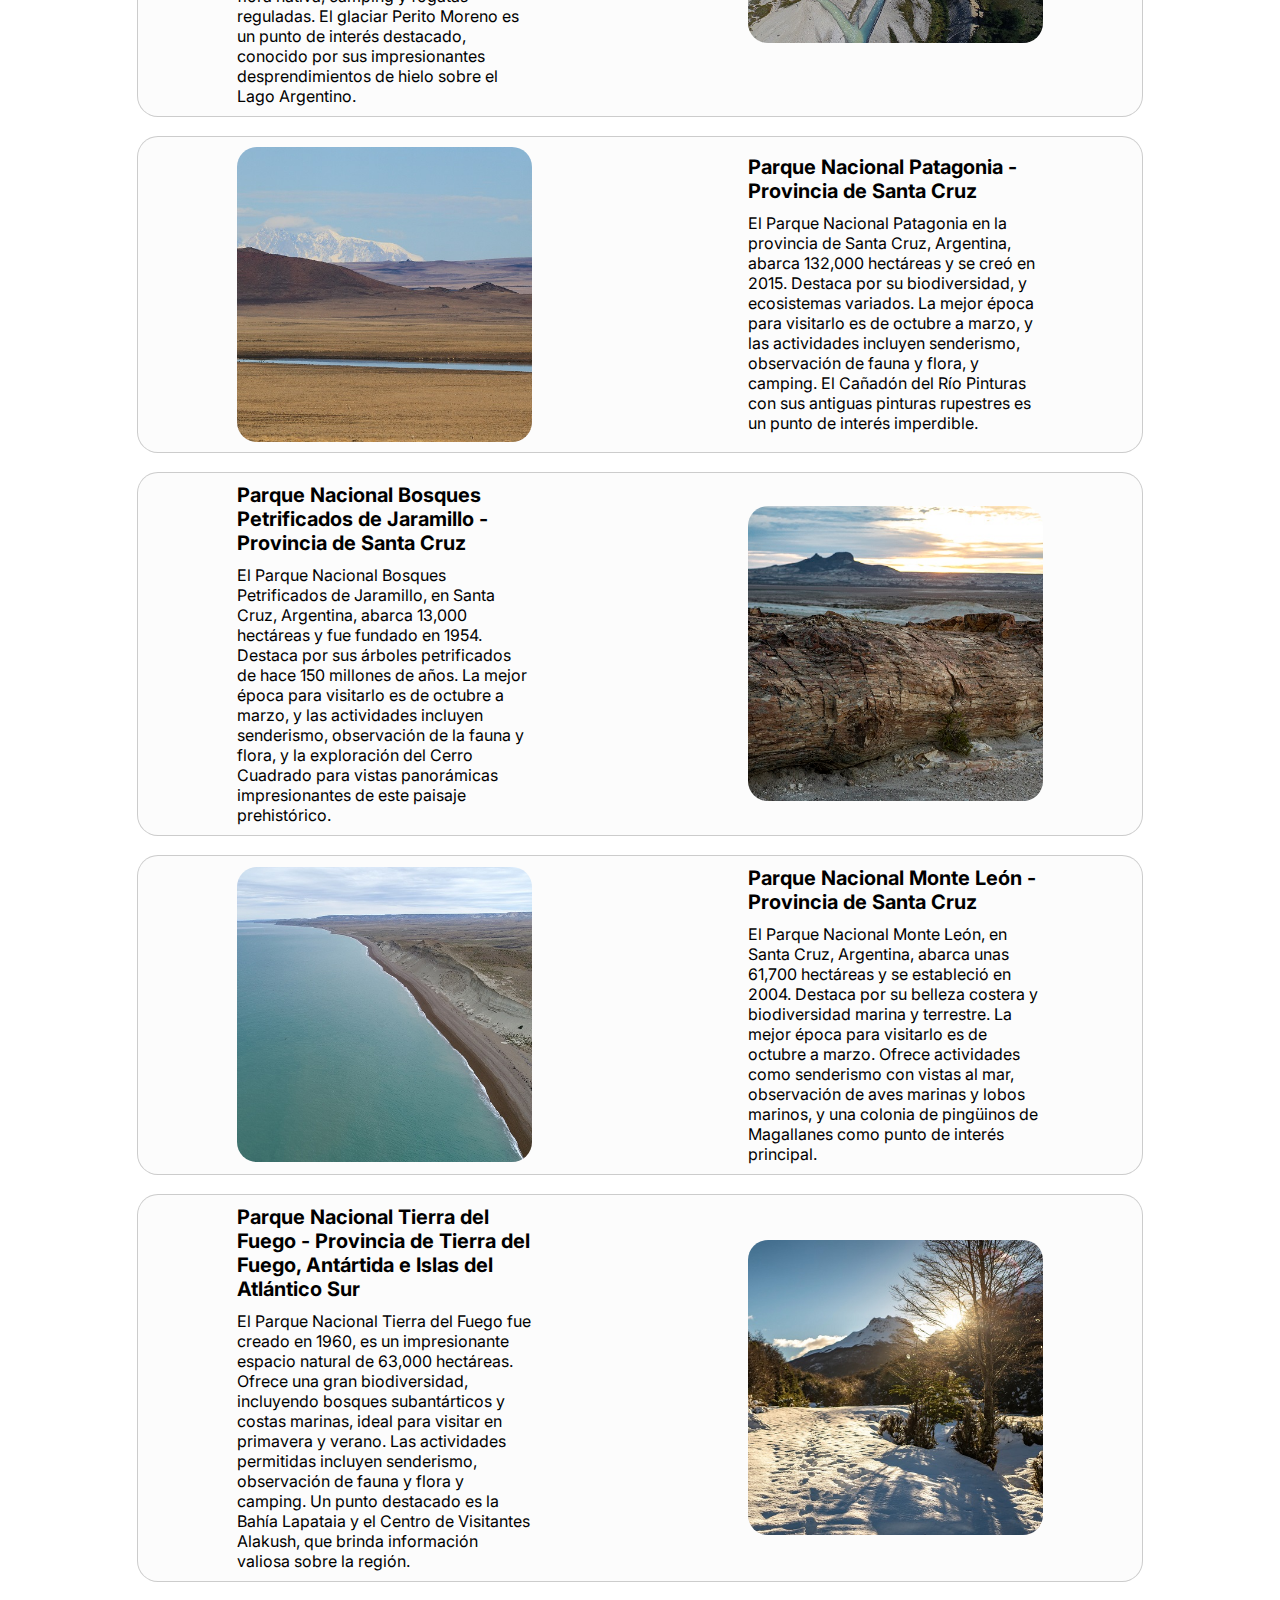
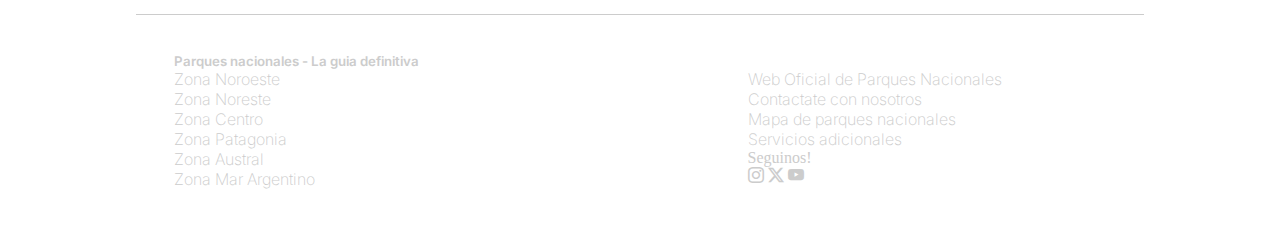
==== commit 44ecdfb7: "Cambios generales" ====
--- a/pages/austral.html
+++ b/pages/austral.html
@@ -10,6 +10,7 @@
     <link rel="stylesheet" href="https://fonts.googleapis.com/css2?family=Palanquin+Dark&display=swap">
     <link rel="stylesheet" href="https://fonts.googleapis.com/css2?family=Quattrocento&display=swap">
     <link rel="stylesheet" href="https://cdn.jsdelivr.net/npm/bootstrap-icons@1.11.1/font/bootstrap-icons.css">
+    <link rel="stylesheet" href="https://fonts.googleapis.com/css2?family=Inter&display=swap">
     <link rel="stylesheet" href="../css/style.css">
 </head>
 <body>
@@ -29,41 +30,41 @@
                     <div>
                         <a href="noroeste.html">
                         <img src="../img/noroeste.png"></img></a>
-                        <p>Noroeste</p>
+                        <a class="nav-text" href="noroeste.html"> Noroeste </a>
                     </div>
                 </li>
                 <li>
                     <div>
                         <a href="noreste.html">
                         <img src="../img/noreste.png"></img></a>
-                        <p>Noreste</p>
+                        <a class="nav-text" href="noreste.html"> Noreste </a>
                     </div>
                 </li>
                 <li>
                     <div>
                         <a href="centro.html">
                         <img src="../img/centro.png"></img></a>
-                        <p>Centro</p>
+                        <a class="nav-text" href="centro.html"> Centro </a>
                     </div>
                 </li>
                 <li>
                     <div>
                         <a href="patagonia.html">
                         <img src="../img/patagonia1.png"></img></a>
-                        <p>Patagonia</p>
+                        <a class="nav-text" href="patagonia.html"> Patagonia </a>
                     </div>
                 <li>
                     <div>
                         <a href="austral.html">
                         <img src="../img/paustral.png"></img></a>
-                        <p>Austral</p>
+                        <a class="nav-text" href="austral.html"> Austral </a>
                     </div>
                 </li>
                 <li>
                     <div>
                     <a href="mar.html">
                     <img src="../img/marargentino.png"></img></a>
-                    <p>Mar Argentino</p>
+                    <a class="nav-text" href="mar.html"> Mar Argentino </a>
                     </div>
                 </li>
             </ul>
@@ -72,55 +73,68 @@
     <div class="pre-grid-container">
         <div class="centered-content">
             <img src="../img/portada_austral.jpg" alt="Paisaje de la Patagonia Austral Argentina">
-            <h1 class="haustral">PATAGONIA AUSTRAL</h1>
+            <h1 class="haustral">Zona Patagonia Austral</h1>
         </div>
     </div>
     <div id="container_pq">
         <div id="margen_container">
-            <div class="parquea">
+            <div class="parque_a">
+                <div class="imagen_parque">
                     <img src="../img/foto_pq/austral1.jpg" alt="Parque Nacional Los Glaciares">
-                    <div class="texto">
-                        <h5>Parque Nacional Los Glaciares - Provincia de Santa Cruz</h5>
-                        <p>El Parque Nacional Los Glaciares en Santa Cruz es un impresionante tesoro natural argentino, establecido en 1937, conocido por sus majestuosos glaciares, en particular el Glaciar Perito Moreno. Con 7,000 km² de extensión, ofrece una variada gama de paisajes, desde montañas hasta lagos. El verano austral es la mejor época para visitarlo y disfrutar de actividades como senderismo, navegación y la impresionante caída del Glaciar Perito Moreno. Además de su belleza geológica, el parque es hogar de una diversa fauna, incluyendo cóndores y guanacos. El Lago Argentino, el más grande del país, es un punto de interés central con vistas espectaculares de los glaciares que se extienden hacia sus aguas.</p>
-                    </div>
-            </div>
-            <div class="parqueb">
+                </div>
+                <div class="texto">
+                    <h5>Parque Nacional Los Glaciares - Provincia de Santa Cruz</h5>
+                    <p>El Parque Nacional Los Glaciares en Santa Cruz es un impresionante tesoro natural argentino, establecido en 1937, conocido por sus majestuosos glaciares, en particular el Glaciar Perito Moreno. Con 7,000 km² de extensión, ofrece una variada gama de paisajes, desde montañas hasta lagos. El verano austral es la mejor época para visitarlo y disfrutar de actividades como senderismo, navegación y la impresionante caída del Glaciar Perito Moreno. Además de su belleza geológica, el parque es hogar de una diversa fauna, incluyendo cóndores y guanacos. El Lago Argentino, el más grande del país, es un punto de interés central con vistas espectaculares de los glaciares que se extienden hacia sus aguas.</p>
+                </div>
+            </div>
+            <div class="parque_b">
+                <div class="imagen_parque">
                     <img src="../img/foto_pq/austral2.jpg" alt="Parque Nacional Perito Moreno">
-                    <div class="texto">
-                        <h5>Parque Nacional Perito Moreno - Provincia de Santa Cruz</h5>
-                        <p>El Parque Nacional Perito Moreno, ubicado en Santa Cruz, Argentina, abarca aproximadamente 127.000 hectáreas y fue creado en 1937. Ofrece diversos ecosistemas como bosques, estepas, lagos, y montañas. Es mejor visitarlo de noviembre a marzo cuando las condiciones climáticas son más agradables. Las actividades permitidas incluyen senderismo, trekking, montañismo, observación de la fauna y flora nativa, camping y fogatas reguladas. El glaciar Perito Moreno es un punto de interés destacado, conocido por sus impresionantes desprendimientos de hielo sobre el Lago Argentino.</p>
-                    </div>
-            </div>
-            <div class="parquea">
+                </div>
+                <div class="texto">
+                    <h5>Parque Nacional Perito Moreno - Provincia de Santa Cruz</h5>
+                    <p>El Parque Nacional Perito Moreno, ubicado en Santa Cruz, Argentina, abarca aproximadamente 127.000 hectáreas y fue creado en 1937. Ofrece diversos ecosistemas como bosques, estepas, lagos, y montañas. Es mejor visitarlo de noviembre a marzo cuando las condiciones climáticas son más agradables. Las actividades permitidas incluyen senderismo, trekking, montañismo, observación de la fauna y flora nativa, camping y fogatas reguladas. El glaciar Perito Moreno es un punto de interés destacado, conocido por sus impresionantes desprendimientos de hielo sobre el Lago Argentino.</p>
+                </div>
+            </div>
+            <div class="parque_a">
+                <div class="imagen_parque">
                     <img src="../img/foto_pq/austral3.jpg" alt="Parque Nacional Patagonia">
-                    <div class="texto">
-                        <h5>Parque Nacional Patagonia - Provincia de Santa Cruz</h5>
-                        <p>El Parque Nacional Patagonia en la provincia de Santa Cruz, Argentina, abarca 132,000 hectáreas y se creó en 2015. Destaca por su biodiversidad, y ecosistemas variados. La mejor época para visitarlo es de octubre a marzo, y las actividades incluyen senderismo, observación de fauna y flora, y camping. El Cañadón del Río Pinturas con sus antiguas pinturas rupestres es un punto de interés imperdible.</p>
-                    </div>
-            </div>
-            <div class="parqueb">
+                </div>
+                <div class="texto">
+                    <h5>Parque Nacional Patagonia - Provincia de Santa Cruz</h5>
+                    <p>El Parque Nacional Patagonia en la provincia de Santa Cruz, Argentina, abarca 132,000 hectáreas y se creó en 2015. Destaca por su biodiversidad, y ecosistemas variados. La mejor época para visitarlo es de octubre a marzo, y las actividades incluyen senderismo, observación de fauna y flora, y camping. El Cañadón del Río Pinturas con sus antiguas pinturas rupestres es un punto de interés imperdible.</p>
+                </div>
+            </div>
+            <div class="parque_b">
+                <div class="imagen_parque">
                     <img src="../img/foto_pq/austral4.jpg" alt="Parque Nacional Bosques Petrificados de Jaramillo">
-                        <div class="texto">
-                        <h5>Parque Nacional Bosques Petrificados de Jaramillo - Provincia de Santa Cruz</h5>
+                </div>
+                <div class="texto">
+                    <h5>Parque Nacional Bosques Petrificados de Jaramillo - Provincia de Santa Cruz</h5>
                     <p>El Parque Nacional Bosques Petrificados de Jaramillo, en Santa Cruz, Argentina, abarca 13,000 hectáreas y fue fundado en 1954. Destaca por sus árboles petrificados de hace 150 millones de años. La mejor época para visitarlo es de octubre a marzo, y las actividades incluyen senderismo, observación de la fauna y flora, y la exploración del Cerro Cuadrado para vistas panorámicas impresionantes de este paisaje prehistórico.</p>
-                    </div>
-            </div>
-            <div class="parquea">
+                </div>
+            </div>
+            <div class="parque_a">
+                <div class="imagen_parque">
                     <img src="../img/foto_pq/austral5.jpg" alt="Parque Nacional Monte León">
-                    <div class="texto">
-                        <h5>Parque Nacional Monte León - Provincia de Santa Cruz</h5>
-                        <p>El Parque Nacional Monte León, en Santa Cruz, Argentina, abarca unas 61,700 hectáreas y se estableció en 2004. Destaca por su belleza costera y biodiversidad marina y terrestre. La mejor época para visitarlo es de octubre a marzo. Ofrece actividades como senderismo con vistas al mar, observación de aves marinas y lobos marinos, y una colonia de pingüinos de Magallanes como punto de interés principal.</p>
-                    </div>
-            </div>
-            <div class="parqueb">
-                    <img src="../img/foto_pq/austral6.jpg" alt="Parque Nacional Copo">
-                    <div class="texto">
-                        <h5>Parque Nacional Tierra del Fuego - Provincia de Tierra del Fuego, Antártida e Islas del Atlántico Sur</h5>
-                        <p>El Parque Nacional Tierra del Fuego fue creado en 1960, es un impresionante espacio natural de 63,000 hectáreas. Ofrece una gran biodiversidad, incluyendo bosques subantárticos y costas marinas, ideal para visitar en primavera y verano. Las actividades permitidas incluyen senderismo, observación de fauna y flora y camping. Un punto destacado es la Bahía Lapataia y el Centro de Visitantes Alakush, que brinda información valiosa sobre la región.</p>
-                    </div>
+                </div>
+                <div class="texto">
+                    <h5>Parque Nacional Monte León - Provincia de Santa Cruz</h5>
+                    <p>El Parque Nacional Monte León, en Santa Cruz, Argentina, abarca unas 61,700 hectáreas y se estableció en 2004. Destaca por su belleza costera y biodiversidad marina y terrestre. La mejor época para visitarlo es de octubre a marzo. Ofrece actividades como senderismo con vistas al mar, observación de aves marinas y lobos marinos, y una colonia de pingüinos de Magallanes como punto de interés principal.</p>
+                </div>
+            </div>
+            <div class="parque_b">
+                <div class="imagen_parque">
+                    <img src="../img/foto_pq/austral6.jpg" alt="Parque Nacional Tierra del Fuego">
+                </div>
+                <div class="texto">
+                    <h5>Parque Nacional Tierra del Fuego - Provincia de Tierra del Fuego, Antártida e Islas del Atlántico Sur</h5>
+                    <p>El Parque Nacional Tierra del Fuego fue creado en 1960, es un impresionante espacio natural de 63,000 hectáreas. Ofrece una gran biodiversidad, incluyendo bosques subantárticos y costas marinas, ideal para visitar en primavera y verano. Las actividades permitidas incluyen senderismo, observación de fauna y flora y camping. Un punto destacado es la Bahía Lapataia y el Centro de Visitantes Alakush, que brinda información valiosa sobre la región.</p>
+                </div>
             </div>
         </div>
     </div>
+    
     <footer>
         <div class="footer-container">
     
@@ -164,11 +178,11 @@
                             </li>
         
                             <li>
-                                <a href="#">Contactate con nosotros</a>
-                            </li>
-    
-                            <li>
-                                <a href="#">Mapa de parques nacionales</a>
+                                <a href="contact.html">Contactate con nosotros</a>
+                            </li>
+    
+                            <li>
+                                <a href="map.html">Mapa de parques nacionales</a>
                             </li>
     
                             <li>
@@ -179,11 +193,11 @@
                 </div>
                 <div>
                 <p>Seguinos!</p>
-                    <a href="https://www.instagram.com/parquesnacionalesar/"><i class="bi bi-instagram"></i></a>
-    
-                    <a href="https://www.instagram.com/parquesnacionalesar/"><i class="bi bi-twitter-x"></i></a>
-    
-                    <a href="https://www.instagram.com/parquesnacionalesar/"><i class="bi bi-youtube"></i></a>            
+                <a href="https://www.instagram.com/parquesnacionalesar/"><i class="bi bi-instagram"></i></a>
+
+                <a href="https://twitter.com/ParquesOficial"><i class="bi bi-twitter-x"></i></a>
+
+                <a href="https://www.youtube.com/user/parquesnacionalesarg"><i class="bi bi-youtube"></i></a>          
                 </div>
             </div>
         </div>
--- a/css/style.css
+++ b/css/style.css
@@ -20,7 +20,7 @@
     top: 0;
     left: 50%;
     transform: translateX(-50%);
-    background-color: #f2f2f2;
+    background-color: #f1f1f1;
     display: flex;
     justify-content:space-around;
     align-items: center ;
@@ -28,12 +28,6 @@
     z-index: 1000;
 }
 
-@media (max-width: 768px) {
-    nav {
-        position: relative;
-        z-index: 0;
-    }
-}
 
 ul {
     list-style-type: none;
@@ -61,11 +55,12 @@
     flex-direction: column;
     align-items: center;
     text-align: center;
+
 }
 
 #nav_header ul li div:hover img {
-    filter: grayscale(10);
-    -webkit-filter: grayscale(10);
+    transition: transform 0.3s;
+    transform: scale(1.1); 
 }
 
 
@@ -77,6 +72,7 @@
 .nav-text {
     margin-top: 5%;
     font-size: 16px;
+    line-height: 1;
     font-family: 'Sarala', sans-serif;
     color: #000;
 }
@@ -134,7 +130,7 @@
 }
 
 .word-container:hover {
-    color: rgb(125, 79, 0);
+    color: rgb(25, 101, 18);
 }
 
 
@@ -164,9 +160,9 @@
 
 .centered-content h1 {
     font-size: 4em;
-    font-family: 'Quattrocento', serif;
+    font-family: 'Inter', serif;
     color: #ffffff;
-    font-weight: 100px;
+    font-weight: 1000;
     position: absolute;
     top: 40%;
     left: 50%;
@@ -177,72 +173,115 @@
     -o-transform: translate(-50%, -50%);
 }
 .centered-content h2 {
-    font-size: 2em;
-    font-family: 'Quattrocento', serif;
+    font-size: 5em;
+    font-family: 'Inter', serif;
     color: #ffffff;
-    font-weight: 100;
+    font-weight: 0;
     position: absolute;
     top: 40%;
-    left: 50%;
+    left: 30%;
     transform: translate(-50%, -50%);
     -webkit-transform: translate(-50%, -50%);
     -moz-transform: translate(-50%, -50%);
     -ms-transform: translate(-50%, -50%);
     -o-transform: translate(-50%, -50%);
-}
-.centered-content .hpata{
-    top: 65%;
-}
-.centered-content .haustral{
-    top: 27%;
-}
-.centered-content .hmar{
-    top: 55%;
-}
+    text-align: left;
+    padding: 0;
+    margin: 0;
+    line-height: 0.7;
+}
+
+.arg-bold {
+    font-weight: 1000;
+}
+
+/*Animacion scroll*/
+
+.arrow-down {
+    width: 40px;
+    height: 40px;
+    position: absolute;
+    bottom: 5%;
+    left: 50%;
+    filter: invert(90%);
+    transform: translate(-50%, -50%);
+    -webkit-filter: invert(90%);
+}
+
+/* Animación de agitación vertical */
+@keyframes shake-vertical {
+    0%, 100% {
+        transform: translateY(0);
+    }
+    10%, 30%, 50%, 70% {
+        transform: translateY(-8px);
+    }
+    20%, 40%, 60% {
+        transform: translateY(8px);
+    }
+    80% {
+        transform: translateY(6.4px);
+    }
+    90% {
+        transform: translateY(-6.4px);
+    }
+}
+
+.shake-vertical {
+    animation: shake-vertical 2s linear both infinite;
+    -webkit-animation: shake-vertical 2s linear both infinite;
+}
+
+/* Portadas parques custom */
+
+
+
+
 /*COMIENZA EL GRID*/
 
-
 .contenedor {
 
     width: 80%;
-    background-color: rgb(255, 255, 255);
+    background-color: white;
     margin: 0 auto;
     padding: 2%;
     display: grid;
     grid-gap: 20px;
     grid-template-columns: repeat(3, 1fr) ;
     grid-template-rows: 0.5fr 1fr 1fr;
+    position: relative;
 }
 
 
 /* COMIENZAN CAROUSEL */
 
 
-/* Aca esta captions de carousel */
+/* Captions de carousel */
 
 .contenedor_titulo_carousel {
 
     grid-column: span 3;
     margin: 5px 15px;
+    position: relative;
 }
 
 .contenedor_titulo_carousel h4 {
-    font-size: 2em;
-    padding: 15px 0;
-    font-weight: 600;
-    font-family: 'Sarala', sans-serif;
+    font-size: 2.3em;
+    padding: 12px 0;
+    font-weight: 1000;
+    font-family: 'Inter', sans-serif;
     
-    color: #010f1b;
+    color: #01172a;
 }
 
 .contenedor_titulo_carousel p {
 
     font-size: 1.2em;
     font-family: 'Sarala', sans-serif;
-    color: #010f1b;
-}
-
-/* Aca esta la informacion de los carousels */
+    color: #616161;
+}
+
+/* Slides carousels */
 
 .carousel {
     width: 90%;
@@ -276,133 +315,366 @@
 }
 
 /*COMIENZO INFO PARQUES*/
-  #container_pq {
-    width: 100%;
-    height: auto;
+
+#container_pq {
+    width: 100%;
+    display: flex;
+    justify-content: center;
+}
+
+#margen_container {
+    display: grid;
+    grid-template-columns: 1fr;
+    width: 80%;
+    margin: 1% auto;
+}
+
+.parque, .parque_a, .parque_b {
+    display: grid;
+    grid-template-columns: 1fr 1fr;
+    grid-gap: 20px;
+    background-color: #fcfcfc;
+    border-radius: 20px;
+    box-shadow: 0 0 0 1px #CCCCCC;
+    margin: 1%;
+    padding: 1% 0;
+}
+
+.texto {
+    margin: 0 auto;
+    width: 60%;
     display: flex;
     flex-direction: column;
+    justify-content: center;
+    grid-column: 2;
+    font-family: 'Inter', sans-serif;
+}
+
+.imagen_parque {
+    display: flex;
+    justify-content: center;
     align-items: center;
-    justify-content: center;
-    margin: 60px 0 20px 0;
-  }
-#margen_container {
-    width: 80%;
-    padding: 20px;
-    background-color: #bd9a77;
-    border-radius:20px;
-    -webkit-border-radius:20px;
-    -moz-border-radius:20px;
-    -ms-border-radius:20px;
-    -o-border-radius:20px;
-}
-.parquea{
-    display: inline-flex;
-}
-.parqueb{
-    display: inline-flex;
-    flex-direction: row-reverse;
-}
-#container_pq div img{
-    width: 50%;
-    border-radius:20px;
-    -webkit-border-radius:20px;
-    -moz-border-radius:20px;
-    -ms-border-radius:20px;
-    -o-border-radius:20px;
-}
-.texto p{
-    padding: 20px 20px;
-    text-align: justify;
-}
+    grid-column: 1;
+}
+
+.parque_b .texto {
+    grid-column: 1;
+}
+
+.parque_b .imagen_parque {
+    grid-column: 2;
+    grid-row: 1;
+}
+
+.imagen_parque img {
+    width: 60%;
+    border-radius: 20px;
+}
+
 .texto h5 {
-    padding: 90px 10px 0 10px;
-    text-align: center;
+    text-align: left;
     font-size: 20px;
     font-weight: bold;
-}
+    margin-bottom: 10px;
+}
+
+
  /*FIN INFO PARQUES*/
+
+
 
 /* FOOTER */
 
 footer {
     position: relative;
-    background-color: rgba(129, 150, 122, 0.644);
+    background-color: white ;
     padding: 10px;
     bottom: 0;
     width: 100%;
-    height: 40%;
+    /* height: 40%; */
     display: flex;
     overflow: hidden;
-}
+    margin: 0 auto;
+}
+
+.footer-container {
+    width: 80%;
+    margin: 0 auto;
+    padding: 3%;
+    display: flex;
+    flex-direction: column;
+    border-top: 1px solid #CCCCCC;
+    }
+
+.contain {
+    display: flex;
+    flex-direction: row;
+    }
+    
+.footer-parque h5{
+    font-family: 'Inter',sans-serif;
+    color: #CCCCCC;
+    font-weight: 600;
+    }
+
 #lista{
-    width: 50%;
+    width: 80%;
     text-align: left;
-    padding: 5px;
+    padding: 0;
     display: flex;
     flex-direction: column;
-    grid-area: lista;
-}
-#nav_footer ul{
-    display: block;
-}
+}
+
+.footer-nav ul li {
+    margin: 0;
+    padding: 0;
+}
+
+.footer-nav ul li a {
+    font-family: 'Inter', sans-serif;
+    color: #CCCCCC;
+    font-weight: 200;
+}
+
+footer ul li a:hover{
+    color: rgb(128, 128, 128);
+}
+
 
 #redes{
     width: 50%;
     text-align: left;
-    padding: 5px;
-    grid-area: redes;
-}
-#link_redes {
-    height: 30%;
-}
-#link_redes a img {
-    max-width: 90%;
-    max-height: 90%;
-    margin: 2px;
-}
-.footer-container{
-    width: 100%;
-    margin: 0 auto;
-    padding: 2%;
-    display: flex;
-    flex-direction: column;
-}
-
-.footer-nav{
-
-}
-
-.footer-parque{
-    grid-area: parque;
-}
-.footer-parque h5{
-    color: #ffffff;
-}
+    padding: 0px;
+}
+
+
 #redes p{
-    color: #ffffff;
-}
-#redes a {
-    color: #ffffff;
-}
-
-.contain {
-    display: flex;
-}
-
-footer ul li {
-    margin: 0;
-    padding: 0;
-}
-
-footer ul li a {
-    color: #ffffff;
-}
-
-footer ul li a:hover{
-    color: rgb(128, 128, 128);
-}
-
-footer p{
-    /* color: #000; */
-    margin: 0;
+    color: #CCCCCC;
+}
+
+#redes > div:nth-child(2) a {
+    color: #CCCCCC;
+}
+
+/* COMIENZA CSS DE FORMULARIO*/
+
+.pre-form {
+    width: 100%;
+    background: #f9f9f9;
+    margin: 0 auto;
+}
+
+.form-container {
+    width: 50%;
+    margin: auto;
+    background: #f9f9f9;
+    padding: 20px;
+}
+
+input[type="text"],
+input[type="email"] {
+    width: 100%;
+    padding: 12px;
+    border: 1px solid #ccc;
+    border-radius: 4px;
+    margin-bottom: 10px;
+}
+
+input[type="submit"],
+input[type="reset"] {
+    background-color: #4CAF50;
+    color: white;
+    padding: 12px 20px;
+    border: none;
+    border-radius: 4px;
+    cursor: pointer;
+    margin-right: 10px;
+}
+
+input[type="submit"]:hover,
+input[type="reset"]:hover {
+    background-color: #45a049;
+}
+
+.error {
+    color: red;
+}
+
+
+
+/*Comienza CSS para mapa*/
+
+.map{
+    width: 100%;
+    margin: 5% auto;
+    background-color: #f2f2f2;
+}
+
+/*-----------------------------------------*/
+/* COMIENA MEDIA QUERY*/
+
+
+/*TABLET*/
+@media only screen and (max-width: 1024px) {
+
+    /*INDEX*/
+    .centered-content h2 {
+
+        font-size: 3em;
+    }
+
+    .contenedor {
+        grid-template-columns: 1fr;
+        grid-template-rows: auto;
+        grid-gap: 20px;
+    }
+
+    .contenedor_titulo_carousel {
+        grid-column: span 1;
+    }
+
+    .contenedor_titulo_carousel h4 {
+        font-size: 2.em;
+    }
+
+    .contenedor_titulo_carousel p {
+        font-size: 1.3em;
+    }
+
+    .carousel {
+        width: 75%;
+    }
+
+    /*INFO PARQUES*/
+
+    #margen_container {
+        grid-gap: 20px;
+        margin: 2% auto;
+    }
+
+    .parque,
+    .parque_a,
+    .parque_b {
+        grid-template-columns: 1fr;
+    }
+
+    .parque .texto,
+    .parque_a .texto,
+    .parque_b .texto {
+        grid-column: 1;
+    }
+
+    .parque .imagen_parque,
+    .parque_a .imagen_parque,
+    .parque_b .imagen_parque {
+        grid-column: 1;
+        grid-row: 2;
+    }
+
+    .texto{
+        width: 80%;
+    }
+
+    .texto h5 {
+        font-size: 1.8em;
+    }
+
+    .texto p {
+        font-size: 1.1em;
+    }
+
+    .imagen_parque img {
+        width: 80%;
+    }
+
+}
+
+
+/*MOVIL*/
+
+@media only screen and (max-width: 768px) {
+
+    /*INDEX*/
+
+    nav {
+        position: relative;
+        z-index: 0;
+    }
+
+    .contain {
+        
+        flex-direction: column;
+        }
+    .contain > div {
+        margin: 10px 0;
+        }
+    .centered-content h2 {
+
+        display: none;
+    }
+
+    .centered-content h1 {
+        font-size: 2em;
+    }
+
+    .contenedor {
+        width: 90%;
+        grid-template-columns: 1fr;
+        grid-template-rows: auto;
+        grid-gap: 10px;
+    }
+
+    .contenedor_titulo_carousel {
+        grid-column: span 1;
+    }
+
+    .contenedor_titulo_carousel h4 {
+        font-size: 1.5em;
+    }
+
+    .contenedor_titulo_carousel p {
+        font-size: 1em;
+    }
+
+    .carousel {
+        width: 94%;
+    }
+
+    /*INFO PARQUES*/
+
+    #margen_container {
+        width: 90%;
+    }
+
+    .parque,
+    .parque_a,
+    .parque_b {
+        grid-template-columns: 1fr;
+    }
+
+    .parque .texto,
+    .parque_a .texto,
+    .parque_b .texto {
+        grid-column: 1;
+    }
+
+    .parque .imagen_parque,
+    .parque_a .imagen_parque,
+    .parque_b .imagen_parque {
+        grid-column: 1;
+        grid-row: 2;
+    }
+
+    .texto {
+        width: 90%;
+    }
+
+    .texto h5 {
+        font-size: 1em;
+    }
+
+    .texto p {
+        font-size: 0.8em;
+    }
+
 }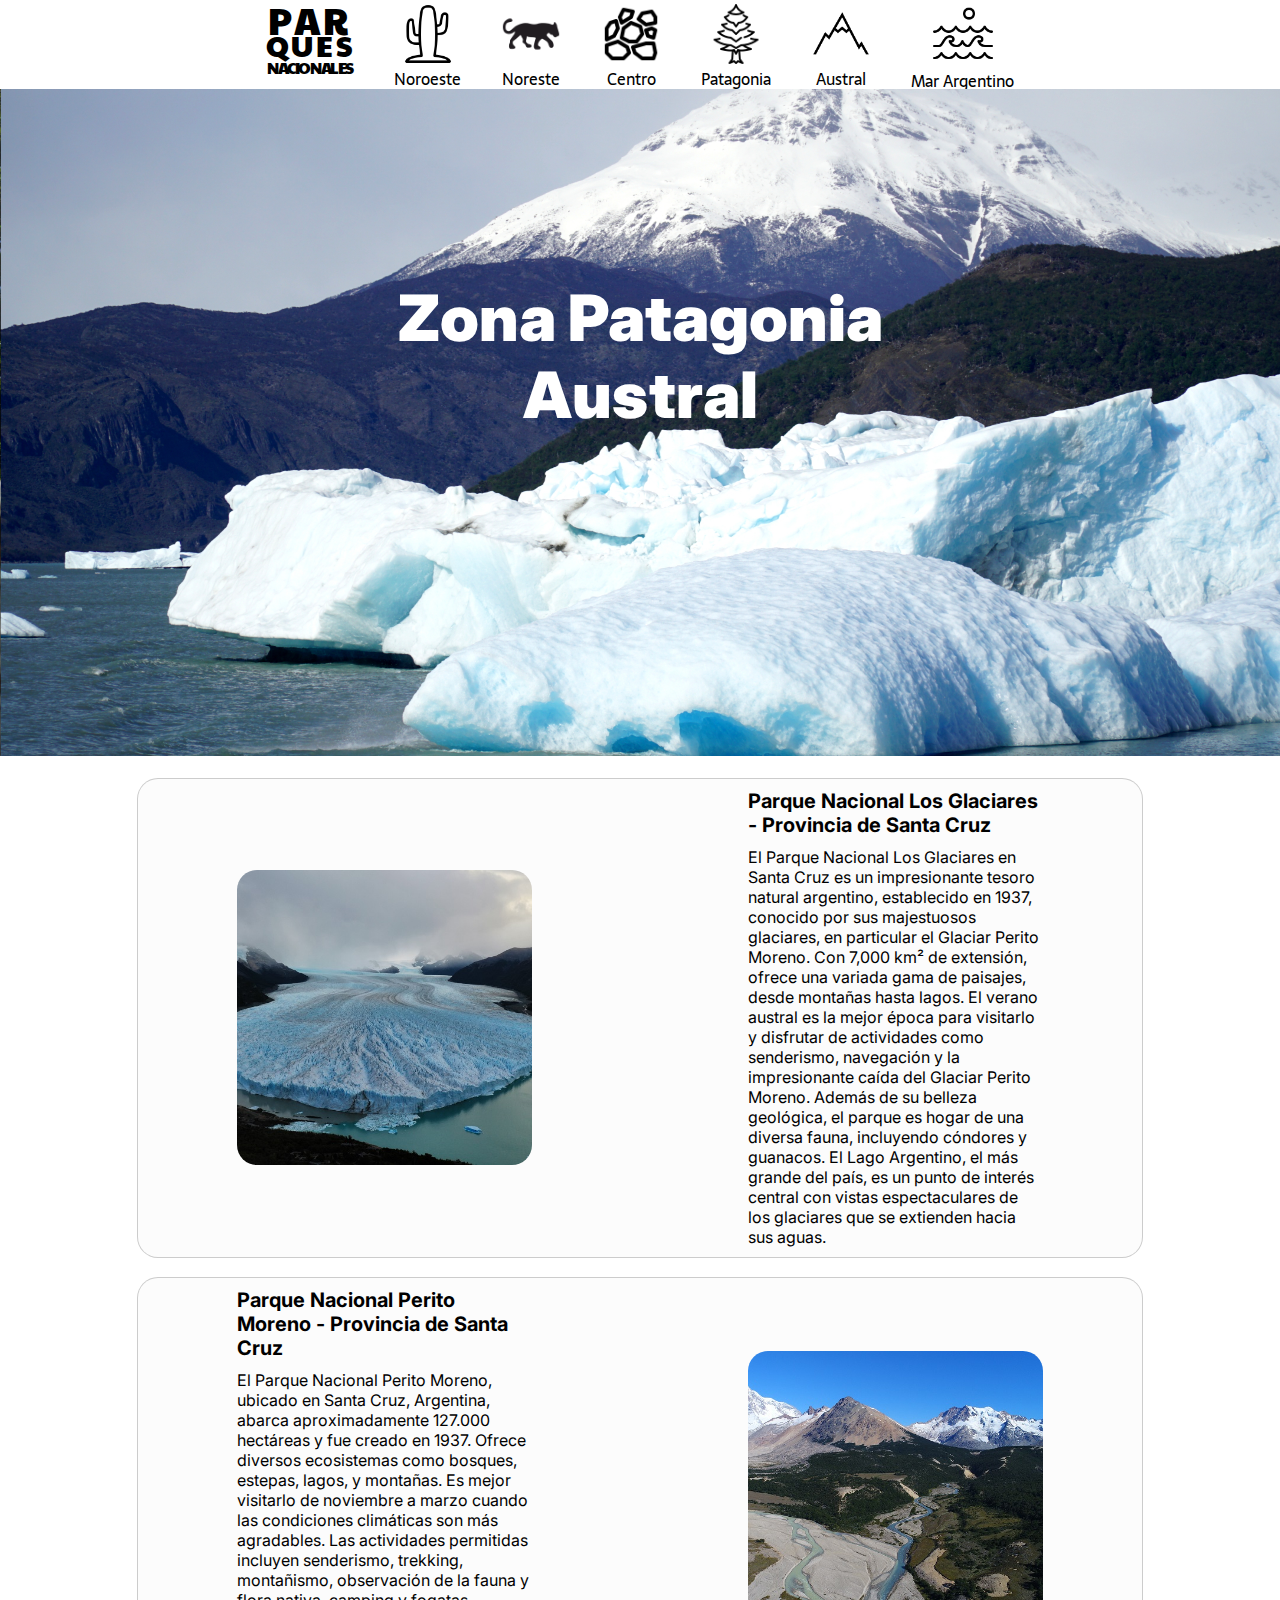
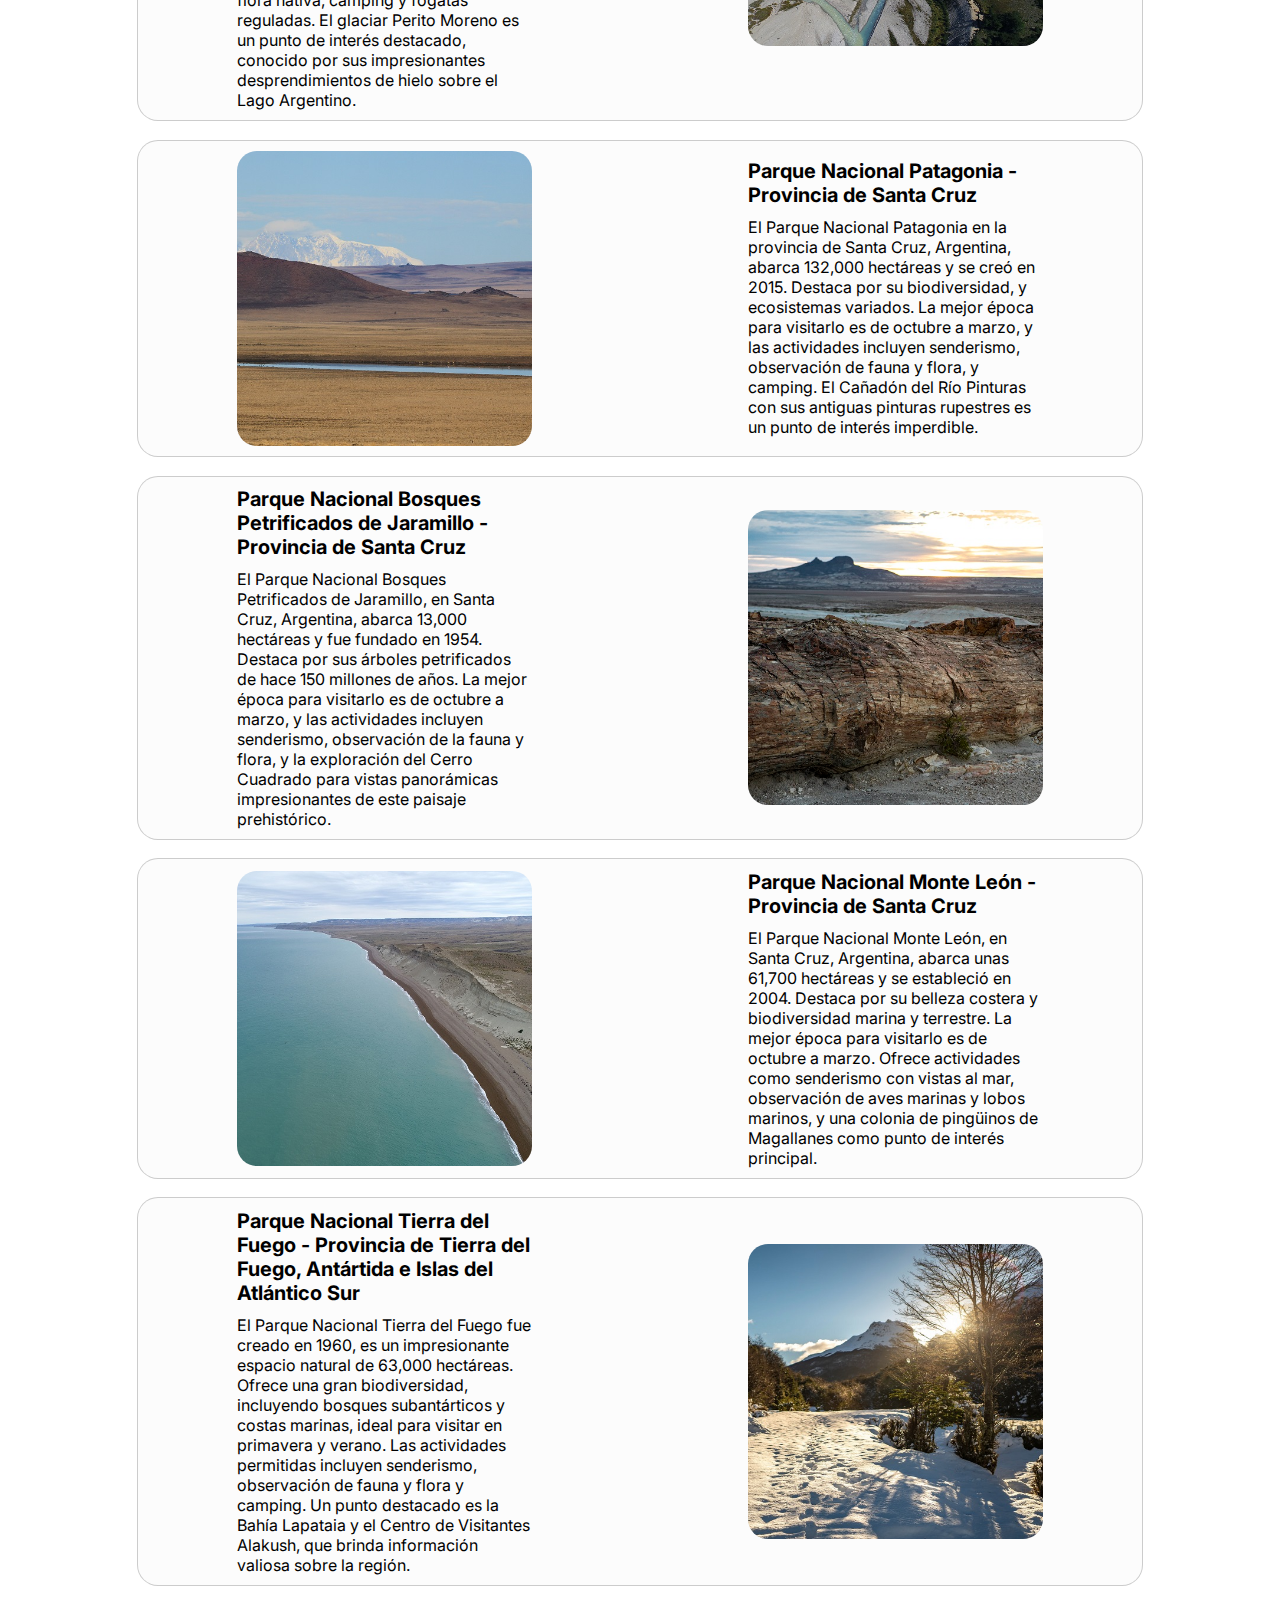
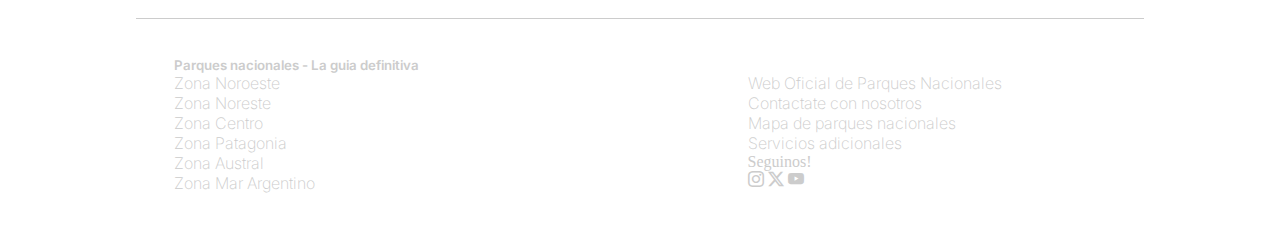
==== commit 54a3feeb: "Cambios en href footer del map y contact html. Mejora en mediaquery movil navbar" ====
--- a/pages/austral.html
+++ b/pages/austral.html
@@ -160,7 +160,7 @@
                         </li>
     
                         <li>
-                            <a href="#">Zona Austral</a>
+                            <a href="#nav_header">Zona Austral</a>
                         </li>
     
                         <li>
--- a/css/style.css
+++ b/css/style.css
@@ -13,19 +13,24 @@
 }
 /*COMIENZA EL HEADER*/
 
+#nav_header {
+
+    margin-top: 0.3%;
+}
 
 #nav_header nav {
-    position: fixed;
-    width: 100%;
-    top: 0;
+    width: 100%;
     left: 50%;
     transform: translateX(-50%);
     background-color: #f1f1f1;
     display: flex;
     justify-content:space-around;
     align-items: center ;
-    padding-top: 5px;
-    z-index: 1000;
+    padding-top: 10px;
+    /*z-index: 1000;
+    position: fixed;
+    top: 0;
+     */
 }
 
 
@@ -203,9 +208,10 @@
     position: absolute;
     bottom: 5%;
     left: 50%;
-    filter: invert(90%);
+    filter: grayscale(100%);
     transform: translate(-50%, -50%);
-    -webkit-filter: invert(90%);
+    -webkit-filter: grayscale(100%);
+    font-size: 2.1em;
 }
 
 /* Animación de agitación vertical */
@@ -504,10 +510,18 @@
 
 /*Comienza CSS para mapa*/
 
+.map-container {
+
+    background-color: #CCCCCC;
+    width: 100%;
+    height: 100%;
+}
+
 .map{
-    width: 100%;
-    margin: 5% auto;
-    background-color: #f2f2f2;
+    width: 80%;
+    margin: 2% auto;
+    background-color: #CCCCCC;
+    height: 60%
 }
 
 /*-----------------------------------------*/
@@ -518,6 +532,11 @@
 @media only screen and (max-width: 1024px) {
 
     /*INDEX*/
+
+    .arrow-down {
+        display: none;
+    }
+
     .centered-content h2 {
 
         font-size: 3em;
@@ -599,6 +618,36 @@
     nav {
         position: relative;
         z-index: 0;
+    }
+
+    #nav_header ul li {
+        margin: 0 10px;
+        cursor: pointer;
+    }
+
+    ul li img {
+        width: 30px; 
+        height: 30px;
+    }
+
+    .nav-text {
+        font-size: 12px;
+    }
+
+    .first-word {
+        font-size: 1.3em;
+    }
+
+    .second-word {
+        font-size: 1em;
+    }
+
+    .thirdh-word {
+        font-size: 0.6em;
+    }
+    
+    .arrow-down {
+        display: none;
     }
 
     .contain {
